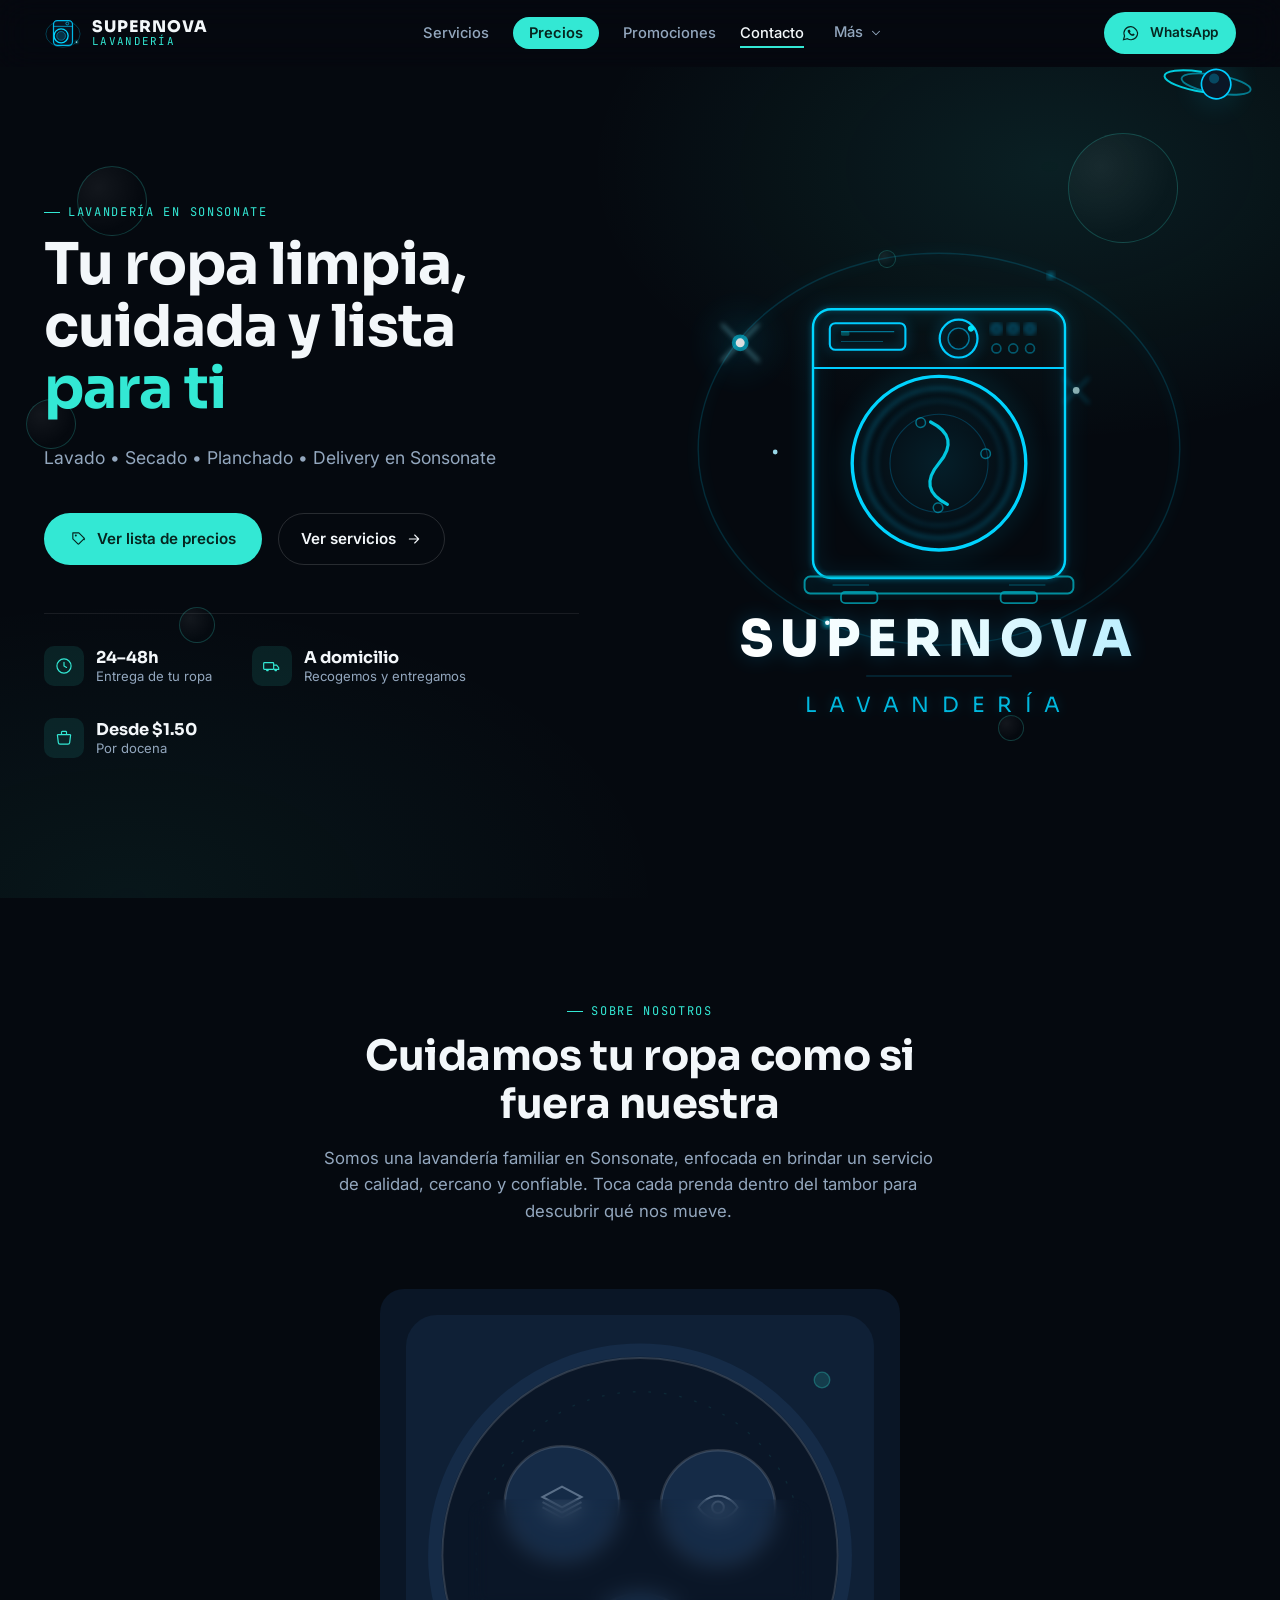
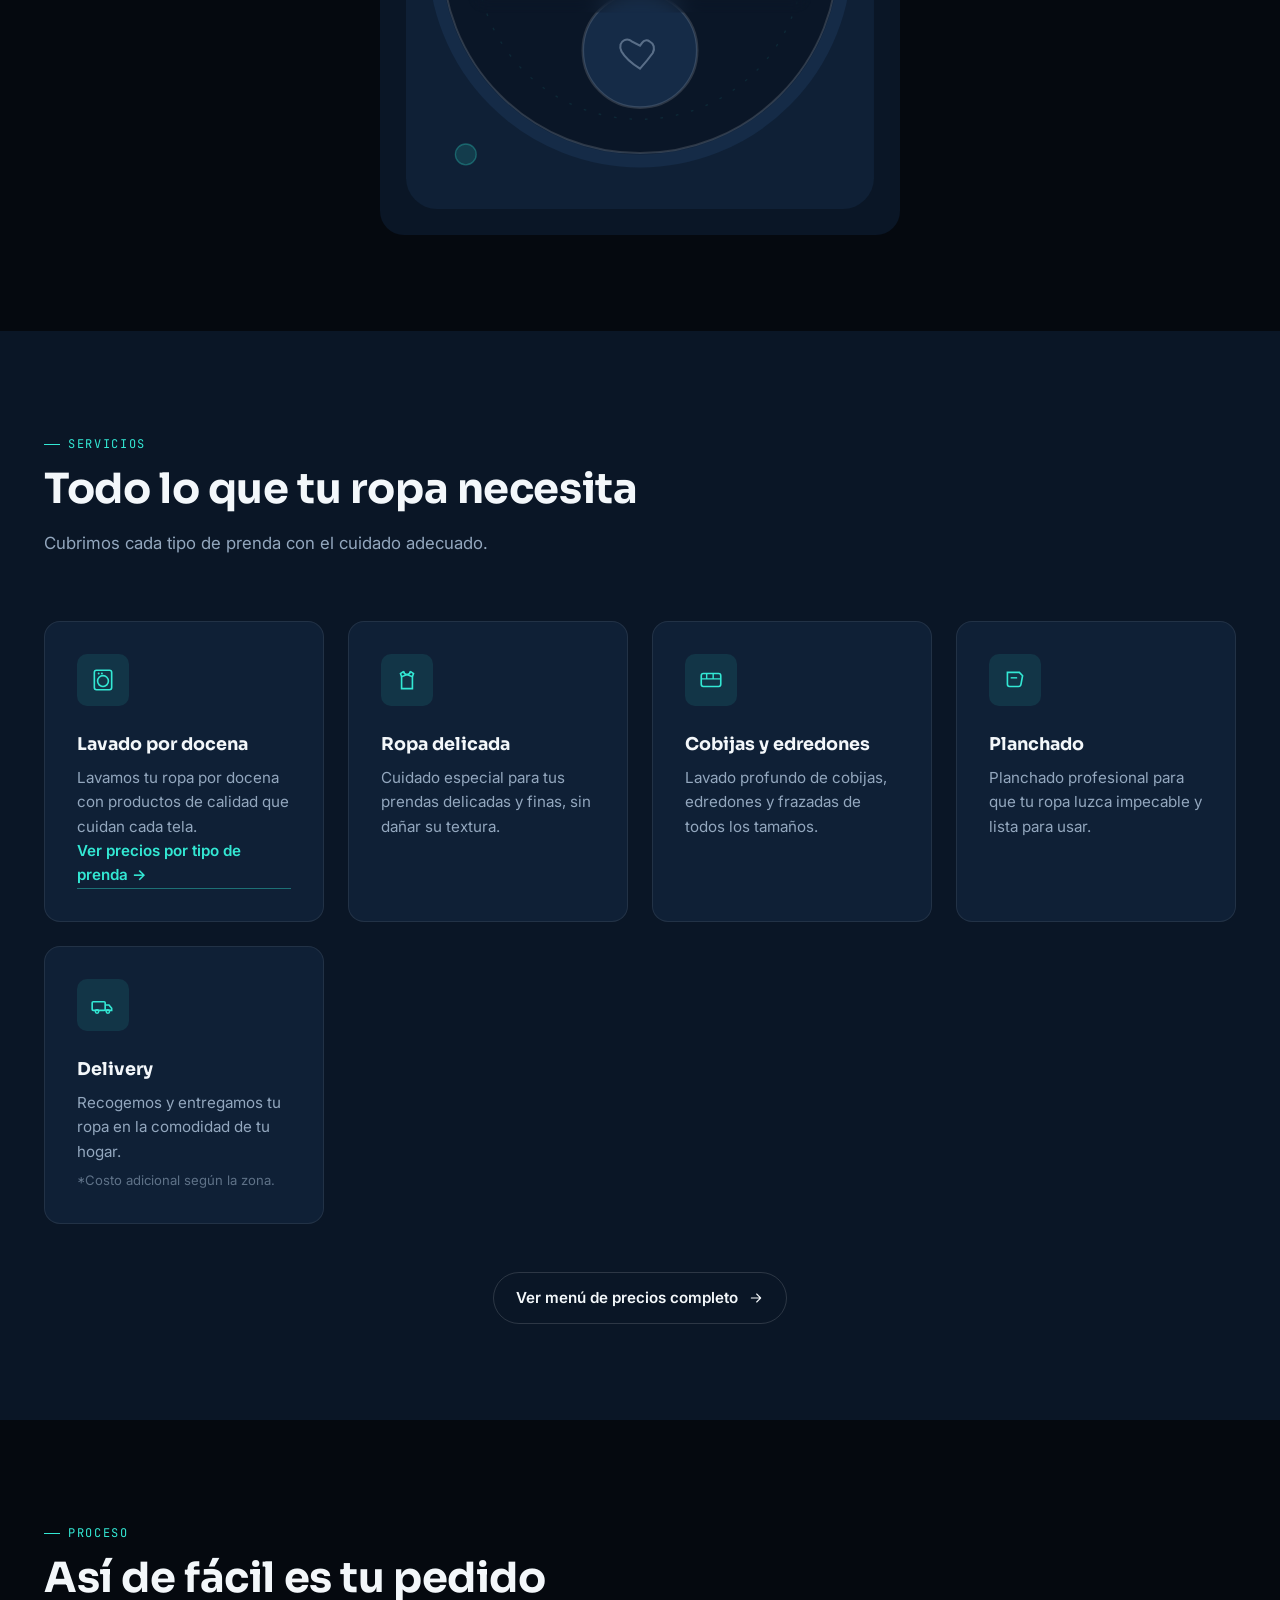
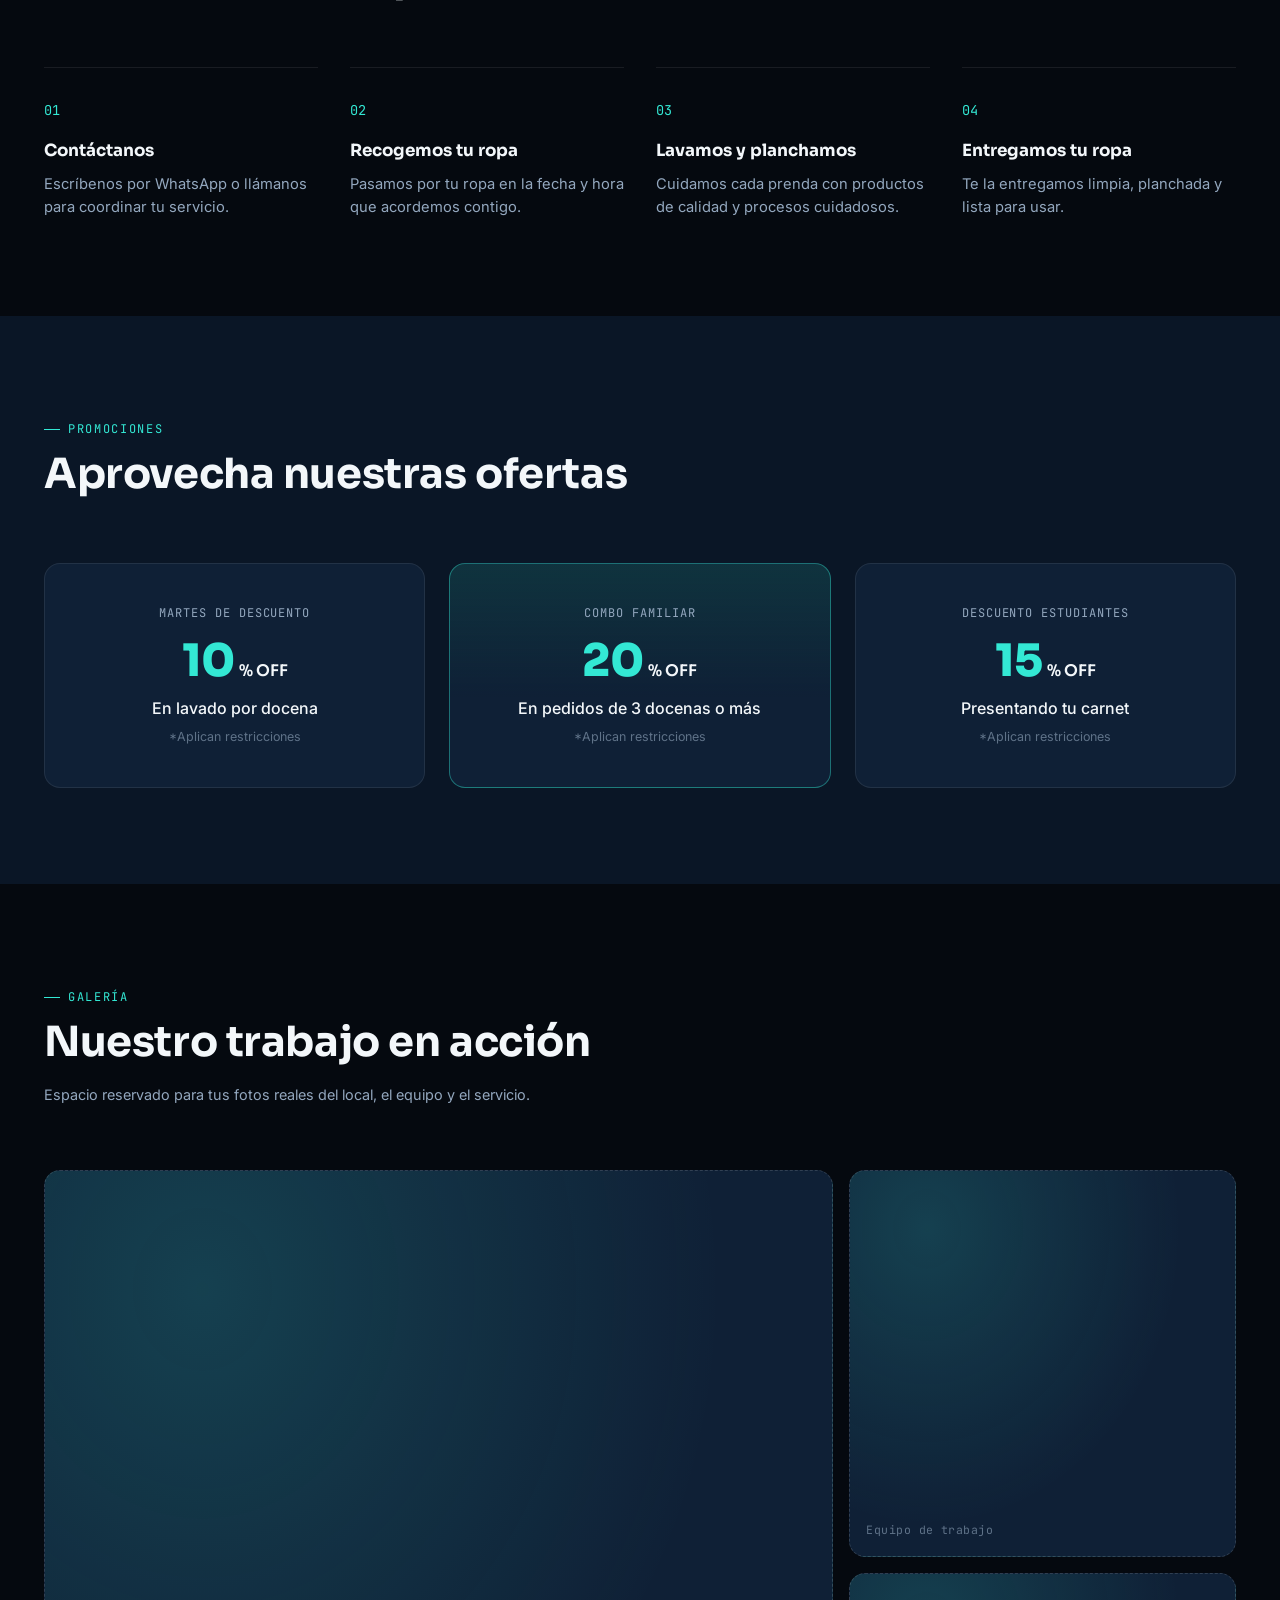
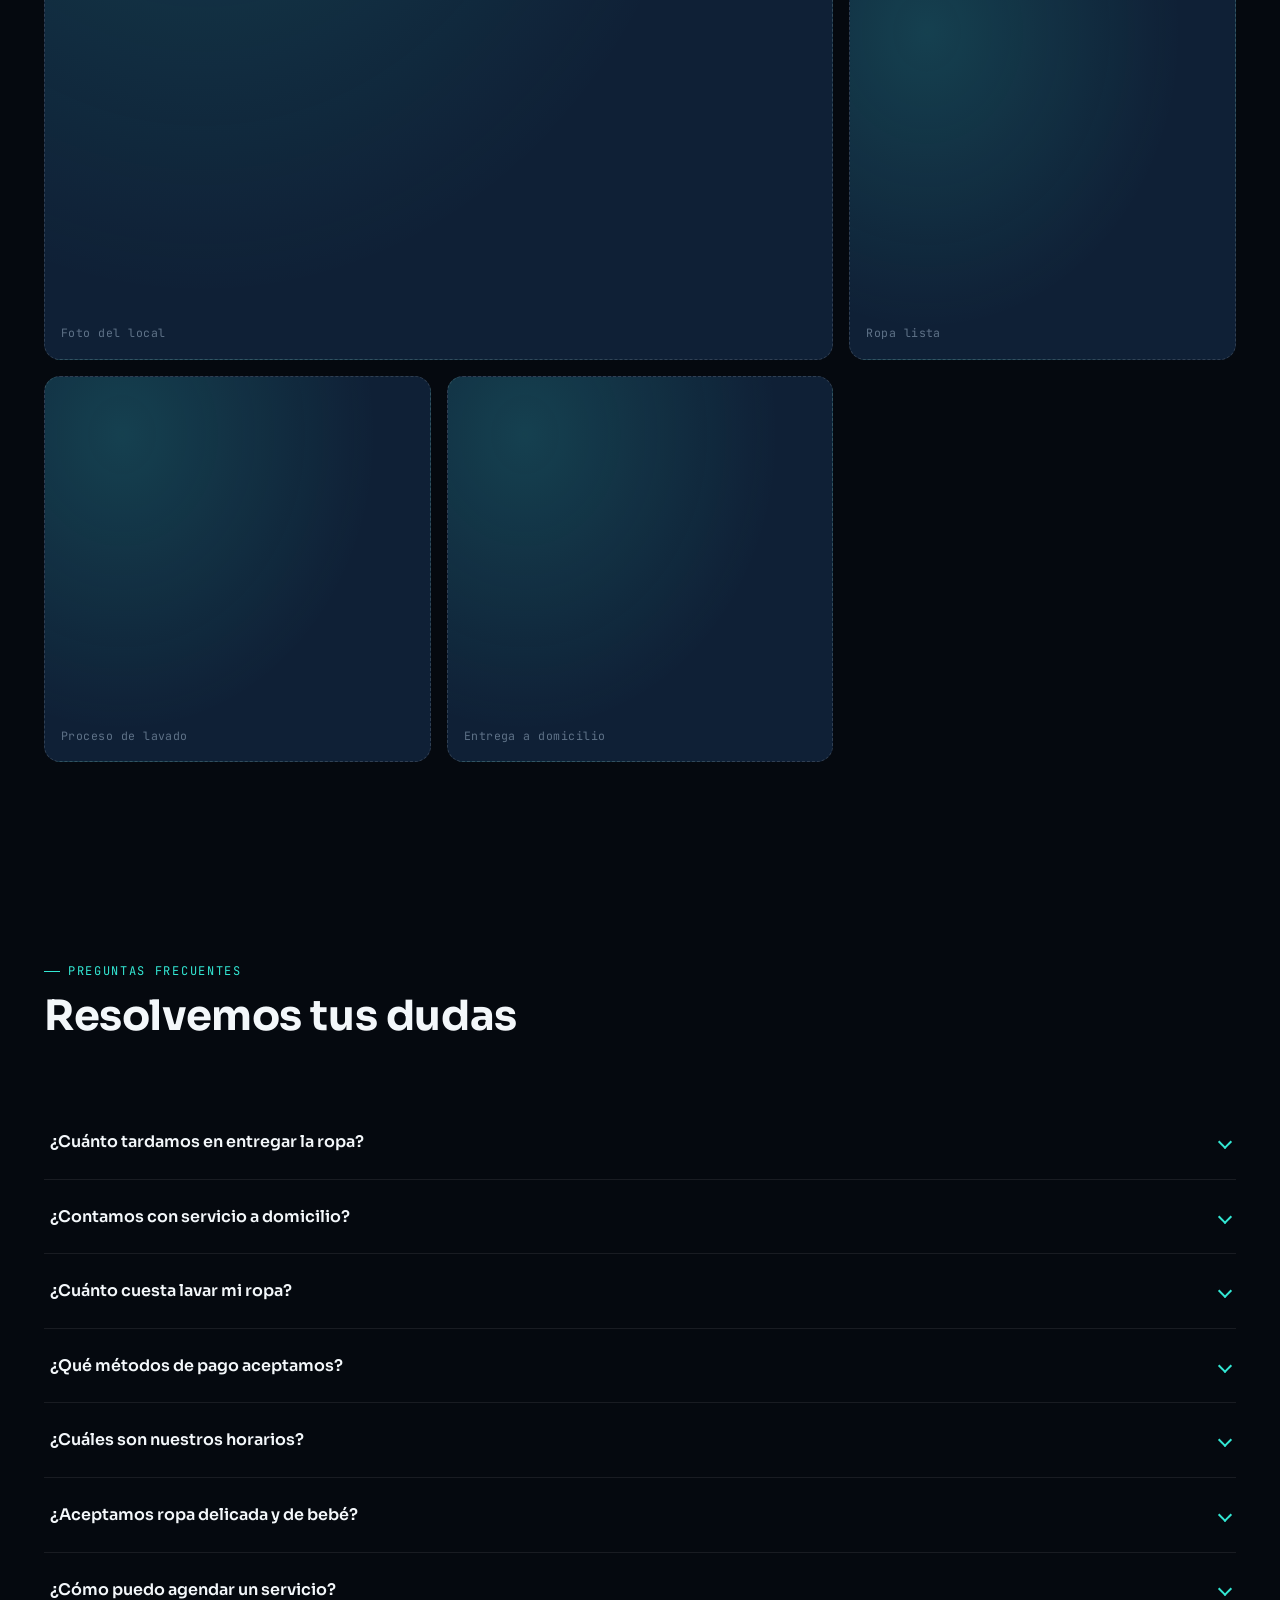
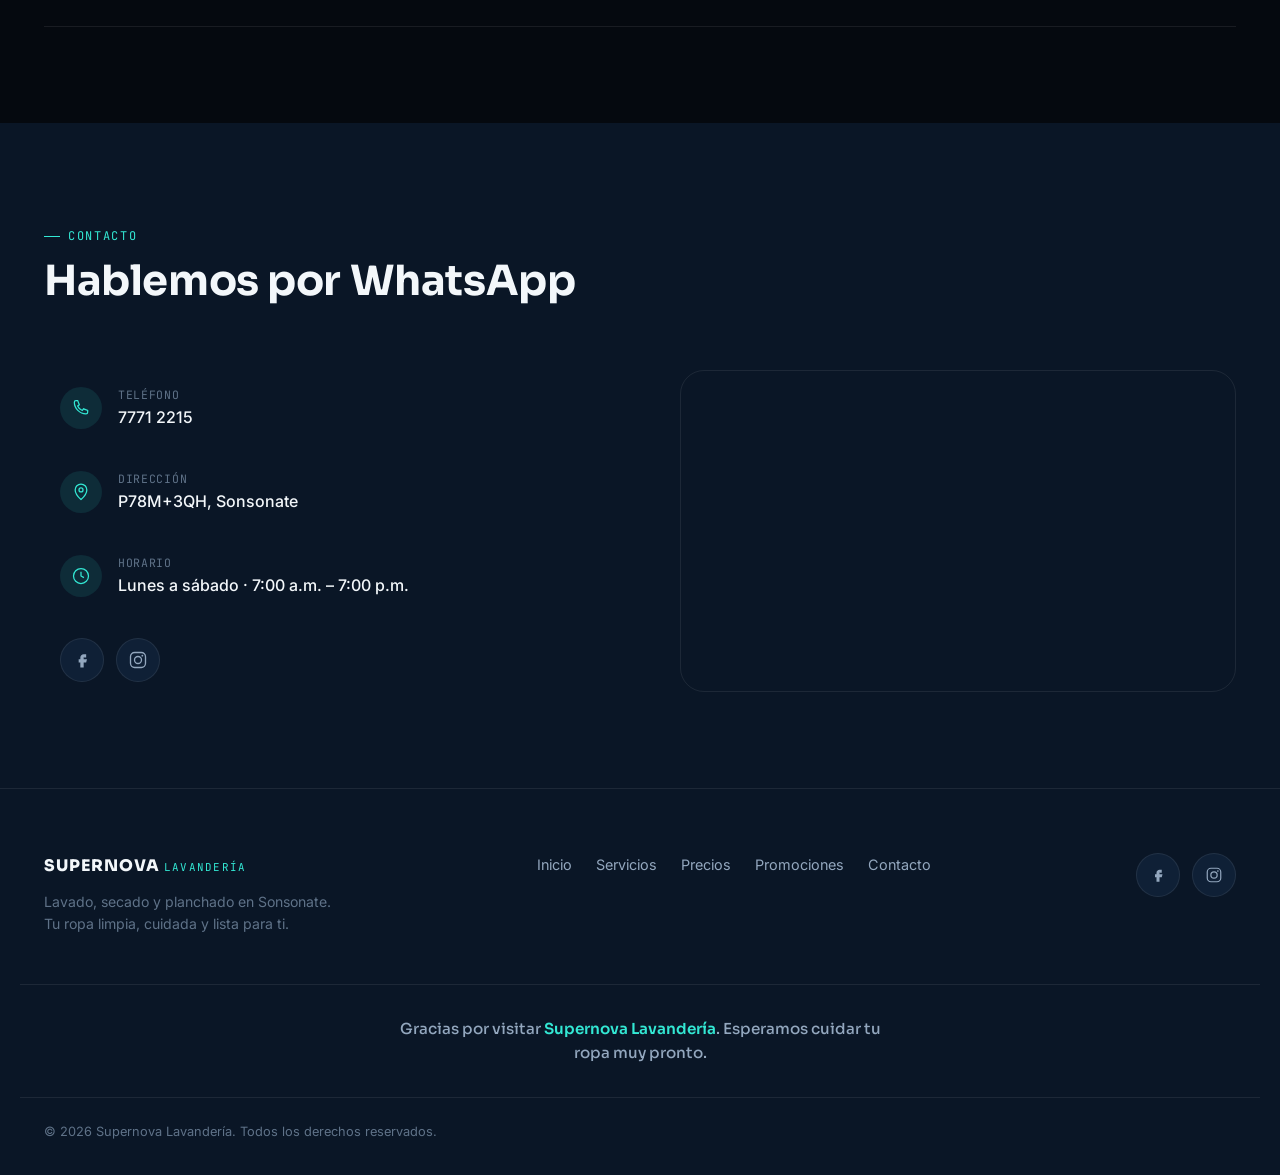
==== index.html @ eaeb1ad3 "Add files via upload" ====
<!DOCTYPE html>
<html lang="es">
<head>
<meta charset="UTF-8">
<meta name="viewport" content="width=device-width, initial-scale=1.0">
<title>Supernova Lavandería — Lavado, secado y planchado en Sonsonate</title>
<meta name="description" content="Supernova Lavandería: lavado, secado y planchado profesional en Sonsonate. Servicio a domicilio, entregas rápidas y precios accesibles. Escríbenos por WhatsApp.">

<!-- Open Graph -->
<meta property="og:title" content="Supernova Lavandería">
<meta property="og:description" content="Tu ropa limpia, cuidada y lista para ti. Lavado, secado, planchado y delivery en Sonsonate.">
<meta property="og:type" content="website">

<link rel="icon" href="data:image/svg+xml,%3Csvg xmlns='http://www.w3.org/2000/svg' viewBox='0 0 24 24'%3E%3Ccircle cx='12' cy='12' r='11' fill='%230A1626'/%3E%3Ccircle cx='12' cy='12' r='5' fill='none' stroke='%2332E8D6' stroke-width='1.6'/%3E%3C/svg%3E">

<link rel="preconnect" href="https://fonts.googleapis.com">
<link rel="preconnect" href="https://fonts.gstatic.com" crossorigin>
<link href="https://fonts.googleapis.com/css2?family=Sora:wght@400;600;700;800&family=Inter:wght@400;500;600;700&family=JetBrains+Mono:wght@500;600&display=swap" rel="stylesheet">

<link rel="stylesheet" href="estilos.css?v=15">
</head>
<body>

<!-- Sprite de iconos reutilizados en toda la página (evita repetir el mismo SVG varias veces) -->
<svg width="0" height="0" style="position:absolute" aria-hidden="true" focusable="false">
  <symbol id="icono-whatsapp" viewBox="0 0 24 24">
    <path d="M17.6 6.3A8.7 8.7 0 0 0 12.03 3.5 8.85 8.85 0 0 0 3.4 15.9L2 21l5.25-1.38a8.83 8.83 0 0 0 4.78 1.38h.01a8.85 8.85 0 0 0 8.8-8.87 8.79 8.79 0 0 0-3.24-5.83Z" fill="none" stroke="currentColor" stroke-width="1.6"/>
    <path d="M9.1 8.15c.18-.4.36-.4.53-.41.14 0 .3 0 .43.01.14 0 .32-.05.5.38.19.46.63 1.57.68 1.68.06.11.09.24.02.39-.07.14-.1.23-.2.35-.1.12-.21.27-.3.36-.1.1-.2.2-.09.4.11.2.5.86 1.09 1.4.75.68 1.38.9 1.58.99.2.1.32.08.44-.05.13-.13.5-.6.64-.8.14-.2.27-.17.46-.1.19.07 1.21.58 1.42.68.2.1.34.15.39.24.05.1.05.55-.13 1.08-.18.53-1.06.99-1.47 1.05-.4.06-.9.09-1.45-.09-.33-.11-.75-.25-1.29-.5-2.27-1-3.75-3.31-3.87-3.47-.11-.15-.93-1.23-.93-2.35 0-1.11.58-1.65.79-1.88Z" fill="currentColor"/>
  </symbol>
</svg>

<a class="skip-link" href="#contenido">Saltar al contenido</a>

<!-- ============ HEADER ============ -->
<header class="header" id="header">
  <div class="contenedor header__barra">
    <a href="#inicio" class="marca" aria-label="Supernova Lavandería, ir al inicio">
      <span class="marca__icono" aria-hidden="true">
        <svg viewBox="0 0 40 40" width="38" height="38" overflow="visible">
          <defs>
            <filter id="mk-blur" x="-60%" y="-60%" width="220%" height="220%">
              <feGaussianBlur stdDeviation="1.1"/>
            </filter>
          </defs>

          <!-- Anillo orbital — consistente con el aro del hero -->
          <ellipse cx="20" cy="21" rx="18" ry="14" fill="none"
                   stroke="#00CCFF" stroke-width="0.9" opacity="0.32"/>

          <!-- Satélite orbitando lentamente -->
          <circle r="1.3" fill="#00E4FF" opacity="0.85" filter="url(#mk-blur)">
            <animateMotion dur="7s" repeatCount="indefinite"
                           path="M 2,21 A 18,14 0 1,0 38,21 A 18,14 0 1,0 2,21"/>
          </circle>
          <circle r="0.7" fill="#FFFFFF">
            <animateMotion dur="7s" repeatCount="indefinite"
                           path="M 2,21 A 18,14 0 1,0 38,21 A 18,14 0 1,0 2,21"/>
          </circle>

          <!-- Cuerpo de la lavadora -->
          <rect x="10" y="7" width="20" height="26" rx="4" fill="#0A1626" stroke="#00CCFF" stroke-width="1.3" opacity="0.9"/>
          <!-- Línea del panel -->
          <line x1="10" y1="13" x2="30" y2="13" stroke="#00CCFF" stroke-width="1" opacity="0.7"/>
          <!-- Mando -->
          <circle cx="24.5" cy="10" r="1.5" fill="none" stroke="#00CCFF" stroke-width="1" opacity="0.7"/>

          <!-- Tambor -->
          <circle cx="18" cy="23" r="7.4" fill="none" stroke="#00D6FF" stroke-width="1.4"/>
          <circle cx="18" cy="23" r="4.6" fill="none" stroke="#00CCFF" stroke-width="0.9" opacity="0.55"/>
          <circle cx="18" cy="23" r="4.2" fill="#00CCFF" opacity="0.16"/>
        </svg>
      </span>
      <span class="marca__texto">
        <span class="marca__nombre">SUPERNOVA</span>
        <span class="marca__sub">Lavandería</span>
      </span>
    </a>

    <nav class="nav" id="nav" aria-label="Navegación principal">
      <ul class="nav__lista">
        <li><a href="#servicios">Servicios</a></li>
        <li><a href="menu.html" class="nav__precios">Precios</a></li>
        <li><a href="#promociones">Promociones</a></li>
        <li><a href="#contacto">Contacto</a></li>
        <li class="nav__item-submenu">
          <button class="nav__mas" id="btnMas" type="button" aria-expanded="false" aria-haspopup="true" aria-controls="submenu-mas">
            <span>Más</span>
            <svg class="nav__mas-icono" viewBox="0 0 24 24" width="14" height="14" aria-hidden="true"><path d="M6 9l6 6 6-6" fill="none" stroke="currentColor" stroke-width="1.8" stroke-linecap="round" stroke-linejoin="round"/></svg>
          </button>
          <ul class="nav__submenu" id="submenu-mas" role="menu">
            <li role="none"><a role="menuitem" href="#nosotros">Nosotros</a></li>
            <li role="none"><a role="menuitem" href="#proceso">Cómo funciona</a></li>
            <li role="none"><a role="menuitem" href="#galeria">Galería</a></li>
            <li role="none"><a role="menuitem" href="#faq">Preguntas</a></li>
          </ul>
        </li>
      </ul>
    </nav>

    <div class="header__acciones">
      <a class="btn btn--whatsapp btn--sm" id="wpp-header"
         href="https://wa.me/50377712215?text=Hola%2C%20quisiera%20informaci%C3%B3n%20sobre%20sus%20servicios%20de%20lavander%C3%ADa"
         target="_blank" rel="noopener">
        <svg width="18" height="18" aria-hidden="true"><use href="#icono-whatsapp"></use></svg>
        <span>WhatsApp</span>
      </a>

      <button class="hamburguesa" id="btnMenu" aria-expanded="false" aria-controls="nav" aria-label="Abrir menú de navegación">
        <span></span><span></span><span></span>
      </button>
    </div>
  </div>
</header>

<main id="contenido">

  <!-- ============ HERO ============ -->
  <section class="hero" id="inicio">
    <div class="hero__burbujas" aria-hidden="true">
      <span class="burbuja b1"></span><span class="burbuja b2"></span>
      <span class="burbuja b3"></span><span class="burbuja b4"></span>
      <span class="burbuja b5"></span><span class="burbuja b6"></span>
    </div>

    <div class="contenedor hero__grid">
      <div class="hero__contenido reveal">
        <p class="eyebrow">Lavandería en Sonsonate</p>
        <h1 class="hero__titulo">
          Tu ropa limpia,<br>
          cuidada y lista <span class="acento">para ti</span>
        </h1>
        <p class="hero__texto">
        Lavado • Secado • Planchado • Delivery en Sonsonate 
        </p>

        <div class="hero__acciones">
          <a class="btn btn--acento" href="menu.html">
            <svg viewBox="0 0 24 24" width="17" height="17" aria-hidden="true"><path d="M20 12.2 12.9 19.3a1.5 1.5 0 0 1-2.1 0L4 12.5V4h8.5l7.5 7.6a1.5 1.5 0 0 1 0 2.1Z" fill="none" stroke="currentColor" stroke-width="1.6" stroke-linejoin="round"/><circle cx="8.2" cy="7.8" r="1.4" fill="currentColor"/></svg>
            <span>Ver lista de precios</span>
          </a>
          <a class="btn btn--fantasma" href="#servicios">
            <span>Ver servicios</span>
            <svg viewBox="0 0 24 24" width="16" height="16" aria-hidden="true"><path d="M5 12h14M13 6l6 6-6 6" fill="none" stroke="currentColor" stroke-width="1.6" stroke-linecap="round" stroke-linejoin="round"/></svg>
          </a>
        </div>

        <ul class="hero__stats">
          <li class="hero__stat">
            <span class="hero__stat-icono" aria-hidden="true"><svg viewBox="0 0 24 24" width="20" height="20"><circle cx="12" cy="12" r="8.5" fill="none" stroke="currentColor" stroke-width="1.4"/><path d="M12 7.5V12l3 1.8" fill="none" stroke="currentColor" stroke-width="1.4" stroke-linecap="round"/></svg></span>
            <span class="hero__stat-texto"><strong>24–48h</strong><span>Entrega de tu ropa</span></span>
          </li>
          <li class="hero__stat">
            <span class="hero__stat-icono" aria-hidden="true"><svg viewBox="0 0 24 24" width="20" height="20"><rect x="2" y="8" width="12" height="8" rx="1" fill="none" stroke="currentColor" stroke-width="1.4"/><path d="M14 11h3.5L20 14v2h-6" fill="none" stroke="currentColor" stroke-width="1.4"/><circle cx="6.5" cy="17" r="1.4" fill="currentColor"/><circle cx="16.5" cy="17" r="1.4" fill="currentColor"/></svg></span>
            <span class="hero__stat-texto"><strong>A domicilio</strong><span>Recogemos y entregamos</span></span>
          </li>
          <li class="hero__stat">
            <span class="hero__stat-icono" aria-hidden="true"><svg viewBox="0 0 24 24" width="20" height="20"><path d="M4 8h16M4 8l1.2 9.5A2 2 0 0 0 7.2 19.3h9.6a2 2 0 0 0 2-1.8L20 8M9 8V5a1 1 0 0 1 1-1h4a1 1 0 0 1 1 1v3" fill="none" stroke="currentColor" stroke-width="1.4"/></svg></span>
            <span class="hero__stat-texto"><strong>Desde $1.50</strong><span>Por docena</span></span>
          </li>
        </ul>
      </div>

      <div class="hero__visual reveal" aria-hidden="true">
        <div class="orbita-grande">
          <svg viewBox="0 0 400 375" width="400" height="375" overflow="visible" xmlns="http://www.w3.org/2000/svg">
            <defs>

              <!-- FILTROS: feGaussianBlur SIMPLE — sin feMerge, sin artefactos de color -->
              <filter id="sv-bxl" x="-80%" y="-80%" width="260%" height="260%">
                <feGaussianBlur stdDeviation="12"/>
              </filter>

              <!-- Glow LG: arco, contorno cuerpo, anillo exterior tambor -->
              <filter id="sv-blg" x="-55%" y="-55%" width="210%" height="210%">
                <feGaussianBlur stdDeviation="7"/>
              </filter>
              <filter id="sv-bmd" x="-36%" y="-36%" width="172%" height="172%">
                <feGaussianBlur stdDeviation="4"/>
              </filter>
              <filter id="sv-bsm" x="-22%" y="-22%" width="144%" height="144%">
                <feGaussianBlur stdDeviation="2"/>
              </filter>

              <!-- Relleno ambiental del tambor -->
              <radialGradient id="sv-gdrum" cx="50%" cy="50%" r="50%">
                <stop offset="0%"   stop-color="#00CCFF" stop-opacity="0.20"/>
                <stop offset="100%" stop-color="#00CCFF" stop-opacity="0"/>
              </radialGradient>

              <!-- Gradiente texto SUPERNOVA -->
              <linearGradient id="sv-gtxt" x1="0" y1="0" x2="1" y2="0">
                <stop offset="0%"   stop-color="#FFFFFF"/>
                <stop offset="55%"  stop-color="#E8FBFF"/>
                <stop offset="100%" stop-color="#BBEFFF"/>
              </linearGradient>

            </defs>

            <!-- FONDO: transparente — se integra con el fondo oscuro del hero -->

            <!-- ==========================================
                 LAVADORA — capas de glow
                 ========================================== -->

            <!-- Halo difuso exterior de la caja entera -->
            <rect x="110" y="68" width="180" height="192" rx="13"
                  fill="none" stroke="#0099CC" stroke-width="10" opacity="0.1"
                  filter="url(#sv-blg)"/>

            <!-- Contorno exterior del cuerpo (glow suave) -->
            <rect x="110" y="68" width="180" height="192" rx="13"
                  fill="none" stroke="#00CCFF" stroke-width="3.8" opacity="0.22"
                  filter="url(#sv-bsm)"/>

            <!-- Contorno exterior del cuerpo (línea nítida) -->
            <rect x="110" y="68" width="180" height="192" rx="13"
                  fill="none" stroke="#00D6FF" stroke-width="1.7"/>

            <!-- ---- PANEL DE CONTROL (zona superior) ---- -->

            <!-- Línea separadora panel/tambor — glow -->
            <line x1="110" y1="110" x2="290" y2="110"
                  stroke="#00BBFF" stroke-width="3.5" opacity="0.20"
                  filter="url(#sv-bmd)"/>
            <!-- Línea separadora panel/tambor — nítida -->
            <line x1="110" y1="110" x2="290" y2="110"
                  stroke="#00CCFF" stroke-width="1.4"/>

            <!-- IZQUIERDA: Rectángulo display/ranura horizontal -->
            <!-- Glow del display -->
            <rect x="122" y="78" width="54" height="19" rx="4"
                  fill="none" stroke="#00BBFF" stroke-width="5" opacity="0.17"
                  filter="url(#sv-bmd)"/>
            <!-- Display nítido -->
            <rect x="122" y="78" width="54" height="19" rx="4"
                  fill="none" stroke="#00CCFF" stroke-width="1.5"/>
            <!-- Líneas internas del display (simula LCD) -->
            <line x1="130" y1="84"  x2="168" y2="84"  stroke="#00CCFF" stroke-width="0.75" opacity="0.52"/>
            <line x1="130" y1="91"  x2="160" y2="91"  stroke="#00CCFF" stroke-width="0.75" opacity="0.32"/>
            <!-- Indicador parpadeante en el display -->
            <rect x="130" y="84" width="6" height="3" rx="1" fill="#00EEFF" opacity="0.7">
              <animate attributeName="opacity" values="0.7;0.2;0.7" dur="1.8s" repeatCount="indefinite"/>
            </rect>

            <!-- CENTRO: Mando / dial circular -->
            <!-- Halo glow del mando -->
            <circle cx="214" cy="89" r="14"
                    fill="none" stroke="#00BBFF" stroke-width="6" opacity="0.15"
                    filter="url(#sv-bmd)"/>
            <!-- Anillo exterior del mando -->
            <circle cx="214" cy="89" r="13.5"
                    fill="none" stroke="#00CCFF" stroke-width="1.6"/>
            <!-- Anillo interior del mando -->
            <circle cx="214" cy="89" r="7.5"
                    fill="none" stroke="#00AADD" stroke-width="1" opacity="0.68"/>
            <!-- Punto indicador que gira lentamente -->
            <g>
              <animateTransform attributeName="transform" type="rotate"
                                values="0 214 89; 360 214 89"
                                dur="20s" repeatCount="indefinite"/>
              <circle cx="214" cy="77.5" r="2.2" fill="#00EEFF" opacity="0.95"/>
            </g>

            <!-- DERECHA: Cluster de botones (3 columnas × 2 filas) -->
            <!-- Fila 1 -->
            <circle cx="241" cy="82" r="3.2" fill="none" stroke="#00BBFF" stroke-width="1.2" opacity="0.82"
                    filter="url(#sv-bsm)"/>
            <circle cx="253" cy="82" r="3.2" fill="none" stroke="#00BBFF" stroke-width="1.2" opacity="0.82"
                    filter="url(#sv-bsm)"/>
            <circle cx="265" cy="82" r="3.2" fill="none" stroke="#00BBFF" stroke-width="1.2" opacity="0.82"
                    filter="url(#sv-bsm)"/>
            <!-- Fila 2 -->
            <circle cx="241" cy="96" r="3.2" fill="none" stroke="#0099BB" stroke-width="1.2" opacity="0.52"/>
            <circle cx="253" cy="96" r="3.2" fill="none" stroke="#0099BB" stroke-width="1.2" opacity="0.52"/>
            <circle cx="265" cy="96" r="3.2" fill="none" stroke="#0099BB" stroke-width="1.2" opacity="0.52"/>

            <!-- ---- TAMBOR / PORTILLO ---- -->

            <!-- Relleno ambient interior del tambor (respira suavemente) -->
            <circle cx="200" cy="178" r="62" fill="url(#sv-gdrum)">
              <animate attributeName="opacity" values="1;0.55;1" dur="5.5s" repeatCount="indefinite"/>
            </circle>

            <!-- Anillo 1 exterior — halo glow fuerte -->
            <circle cx="200" cy="178" r="63"
                    fill="none" stroke="#0099BB" stroke-width="10" opacity="0.14"
                    filter="url(#sv-blg)"/>
            <!-- Anillo 1 exterior — nítido -->
            <circle cx="200" cy="178" r="62"
                    fill="none" stroke="#00D4FF" stroke-width="2.4">
              <animate attributeName="opacity" values="0.88;1;0.88" dur="5.5s" repeatCount="indefinite"/>
            </circle>

            <!-- Anillo 2 -->
            <circle cx="200" cy="178" r="53.5"
                    fill="none" stroke="#00AADD" stroke-width="1.3" opacity="0.58"
                    filter="url(#sv-bsm)"/>

            <!-- Anillo 3 -->
            <circle cx="200" cy="178" r="44.5"
                    fill="none" stroke="#0099CC" stroke-width="1" opacity="0.44"
                    filter="url(#sv-bsm)"/>

            <!-- Anillo 4 interior -->
            <circle cx="200" cy="178" r="35"
                    fill="none" stroke="#0088BB" stroke-width="0.8" opacity="0.33"/>

            <!-- Interior giratorio del tambor -->
            <g>
              <animateTransform attributeName="transform" type="rotate"
                                values="0 200 178; 360 200 178"
                                dur="13s" repeatCount="indefinite"/>

              <!-- Onda / ropa en movimiento -->
              <path d="M 170 178 Q 185 159, 200 178 Q 215 197, 230 178"
                    fill="none" stroke="#00E4FF" stroke-width="2.3"
                    stroke-linecap="round" opacity="0.85"/>

              <!-- Paletas del tambor (3 a 120°) -->
              <circle cx="200" cy="144" r="3.4"
                      fill="none" stroke="#00BBDD" stroke-width="1.1" opacity="0.55"/>
              <circle cx="231" cy="185" r="3.4"
                      fill="none" stroke="#00BBDD" stroke-width="1.1" opacity="0.55"/>
              <circle cx="169" cy="185" r="3.4"
                      fill="none" stroke="#00BBDD" stroke-width="1.1" opacity="0.55"/>
            </g>

            <!-- ---- SECCIÓN INFERIOR DE LA MÁQUINA ---- -->

            <!-- Base/plataforma inferior — halo glow -->
            <rect x="104" y="259" width="192" height="12" rx="4"
                  fill="none" stroke="#0099BB" stroke-width="5" opacity="0.13"
                  filter="url(#sv-bmd)"/>
            <!-- Base/plataforma inferior — nítida -->
            <rect x="104" y="259" width="192" height="12" rx="4"
                  fill="none" stroke="#00AABB" stroke-width="1.4" opacity="0.82"/>

            <!-- Detalle líneas en la base -->
            <line x1="124" y1="265" x2="150" y2="265"
                  stroke="#00AACC" stroke-width="0.75" opacity="0.45"/>
            <line x1="250" y1="265" x2="276" y2="265"
                  stroke="#00AACC" stroke-width="0.75" opacity="0.45"/>

            <!-- Pata izquierda -->
            <rect x="130" y="270" width="26" height="8" rx="3"
                  fill="none" stroke="#00AABB" stroke-width="1.3" opacity="0.78"/>
            <!-- Pata derecha -->
            <rect x="244" y="270" width="26" height="8" rx="3"
                  fill="none" stroke="#00AABB" stroke-width="1.3" opacity="0.78"/>

            <!-- ========================================== -->
            <!--   ELEMENTOS ESPACIALES: anillo orbital +   -->
            <!--   satélites + planeta con anillo           -->
            <!--   (reemplaza el swoosh — temática Supernova) -->
            <!-- ========================================== -->

            <!-- Anillo orbital tenue que rodea toda la lavadora -->
            <ellipse cx="200" cy="168" rx="172" ry="140" fill="none"
                     stroke="#00AACC" stroke-width="5" opacity="0.05" filter="url(#sv-bmd)"/>
            <ellipse cx="200" cy="168" rx="172" ry="140" fill="none"
                     stroke="#00CCFF" stroke-width="1" opacity="0.16"/>

            <!-- Satélite 1: recorre la órbita completa cada 17s -->
            <g>
              <circle cx="0" cy="0" r="3.4" fill="#00E4FF" opacity="0.6" filter="url(#sv-bsm)"/>
              <circle cx="0" cy="0" r="1.6" fill="#FFFFFF"/>
              <animateMotion dur="17s" repeatCount="indefinite"
                             path="M 28,168 A 172,140 0 1,0 372,168 A 172,140 0 1,0 28,168"/>
            </g>

            <!-- Satélite 2: mismo carril orbital, lado opuesto -->
            <g>
              <circle cx="0" cy="0" r="2.3" fill="#00CCFF" opacity="0.5" filter="url(#sv-bsm)"/>
              <animateMotion dur="17s" begin="-8.5s" repeatCount="indefinite"
                             path="M 28,168 A 172,140 0 1,0 372,168 A 172,140 0 1,0 28,168"/>
            </g>

            <!-- Planeta distante con anillo — esquina superior derecha -->
            <g transform="translate(343 50)">
              <!-- Halo del planeta -->
              <circle cx="0" cy="0" r="19" fill="#00AACC" opacity="0.09" filter="url(#sv-blg)"/>
              <!-- Anillo — mitad trasera (queda detrás del cuerpo del planeta) -->
              <ellipse cx="0" cy="0" rx="25" ry="6.5" fill="none" stroke="#00DDFF"
                       stroke-width="1.3" opacity="0.5" transform="rotate(-16)"/>
              <!-- Cuerpo del planeta (tapa la parte trasera del anillo) -->
              <circle cx="0" cy="0" r="10.5" fill="#0A1626" stroke="#00CCFF" stroke-width="1.2"/>
              <circle cx="-3" cy="-3" r="3.6" fill="#00CCFF" opacity="0.28"/>
              <!-- Anillo — arco frontal (pasa por delante del planeta) -->
              <path d="M -13.5 -3.3 A 25,6.5 -16 0,0 -6 9.2"
                    fill="none" stroke="#00EEFF" stroke-width="1.4" opacity="0.85"
                    stroke-linecap="round"/>
              <!-- Brillo suave girando alrededor del planeta -->
              <animateTransform attributeName="transform" type="rotate"
                                 values="0 343 50; 360 343 50" dur="40s"
                                 repeatCount="indefinite" additive="sum"/>
            </g>

            <!-- ★ SPARKLE grande decorativo — esquina superior izquierda -->
            <g transform="translate(58 92)">

              <!-- Halo ambiente pulsante -->
              <circle cx="0" cy="0" r="24" fill="#00CCFF" opacity="0.07"
                      filter="url(#sv-bxl)">
                <animate attributeName="r"       values="20;30;20"       dur="2.6s" repeatCount="indefinite"/>
                <animate attributeName="opacity" values="0.08;0.18;0.08" dur="2.6s" repeatCount="indefinite"/>
              </circle>

              <!-- Rayo vertical largo -->
              <line x1="0" y1="-26" x2="0" y2="26"
                    stroke="#FFFFFF" stroke-width="2.6" stroke-linecap="round"
                    filter="url(#sv-bxl)"/>
              <!-- Rayo horizontal largo -->
              <line x1="-26" y1="0" x2="26" y2="0"
                    stroke="#FFFFFF" stroke-width="2.6" stroke-linecap="round"
                    filter="url(#sv-bxl)"/>

              <!-- Rayos diagonales cortos (45°) -->
              <line x1="-13" y1="-13" x2="13" y2="13"
                    stroke="#88EEFF" stroke-width="1.3" stroke-linecap="round"
                    opacity="0.72" filter="url(#sv-bsm)"/>
              <line x1="13" y1="-13" x2="-13" y2="13"
                    stroke="#88EEFF" stroke-width="1.3" stroke-linecap="round"
                    opacity="0.72" filter="url(#sv-bsm)"/>

              <!-- Núcleo brillante -->
              <circle cx="0" cy="0" r="6" fill="#00DDFF" opacity="0.6"/>
              <circle cx="0" cy="0" r="3.2" fill="#FFFFFF"/>

              <!-- Animación twinkle -->
              <animate attributeName="opacity"
                       values="0.86;1;0.80;1;0.86" dur="2.8s" repeatCount="indefinite"/>
            </g>

            <!-- ★ ESTRELLA MEDIA — superior derecha -->
            <g transform="translate(298 126)">
              <line x1="0" y1="-17" x2="0" y2="17"
                    stroke="#00EEFF" stroke-width="2.1" stroke-linecap="round"
                    filter="url(#sv-blg)"/>
              <line x1="-17" y1="0" x2="17" y2="0"
                    stroke="#00EEFF" stroke-width="2.1" stroke-linecap="round"
                    filter="url(#sv-blg)"/>
              <line x1="-9" y1="-9" x2="9" y2="9"
                    stroke="#00CCFF" stroke-width="1" stroke-linecap="round"
                    opacity="0.58" filter="url(#sv-bsm)"/>
              <line x1="9" y1="-9" x2="-9" y2="9"
                    stroke="#00CCFF" stroke-width="1" stroke-linecap="round"
                    opacity="0.58" filter="url(#sv-bsm)"/>
              <circle cx="0" cy="0" r="2.4" fill="#CCFEFF" opacity="0.92"/>
              <animate attributeName="opacity"
                       values="1;0.38;0.88;0.48;1" dur="4.7s" repeatCount="indefinite"/>
            </g>

            <!-- ★ ESTRELLA PEQUEÑA — izquierda central -->
            <g transform="translate(83 170)">
              <line x1="0" y1="-12" x2="0" y2="12"
                    stroke="#00DDFF" stroke-width="1.6" stroke-linecap="round"
                    filter="url(#sv-bmd)"/>
              <line x1="-12" y1="0" x2="12" y2="0"
                    stroke="#00DDFF" stroke-width="1.6" stroke-linecap="round"
                    filter="url(#sv-bmd)"/>
              <circle cx="0" cy="0" r="1.7" fill="#AAEEFF" opacity="0.9"/>
              <animate attributeName="opacity"
                       values="0.62;1;0.38;0.75;0.62" dur="5.3s" repeatCount="indefinite"/>
            </g>

            <!-- ★ ESTRELLA PEQUEÑA — inferior derecha -->
            <g transform="translate(308 214)">
              <line x1="0" y1="-12" x2="0" y2="12"
                    stroke="#00CCFF" stroke-width="1.6" stroke-linecap="round"
                    filter="url(#sv-bmd)"/>
              <line x1="-12" y1="0" x2="12" y2="0"
                    stroke="#00CCFF" stroke-width="1.6" stroke-linecap="round"
                    filter="url(#sv-bmd)"/>
              <animate attributeName="opacity"
                       values="0.48;0.96;0.52;0.84;0.48" dur="3.8s" repeatCount="indefinite"/>
            </g>

            <!-- ★ ESTRELLA MÍNIMA — esquina inferior izquierda -->
            <g transform="translate(116 260)">
              <line x1="0" y1="-8" x2="0" y2="8"
                    stroke="#0099CC" stroke-width="1.1" stroke-linecap="round"
                    filter="url(#sv-bsm)"/>
              <line x1="-8" y1="0" x2="8" y2="0"
                    stroke="#0099CC" stroke-width="1.1" stroke-linecap="round"
                    filter="url(#sv-bsm)"/>
              <animate attributeName="opacity"
                       values="0.28;0.62;0.32;0.50;0.28" dur="6.6s" repeatCount="indefinite"/>
            </g>


            <!-- ==========================================
                 TEXTO LOGO: SUPERNOVA + LAVANDERÍA
                 (misma tipografía y estilo que el logo original)
                 ========================================== -->

            <!-- SUPERNOVA — capa glow difuso -->
            <text x="200" y="316" text-anchor="middle"
                  font-family="'Sora', sans-serif" font-size="36" font-weight="800"
                  letter-spacing="5" fill="#00BBFF" opacity="0.22"
                  filter="url(#sv-blg)">SUPERNOVA</text>
            <!-- SUPERNOVA — texto nítido con gradiente blanco→cian -->
            <text x="200" y="316" text-anchor="middle"
                  font-family="'Sora', sans-serif" font-size="36" font-weight="800"
                  letter-spacing="5" fill="url(#sv-gtxt)">SUPERNOVA</text>

            <!-- Separador decorativo -->
            <line x1="148" y1="330" x2="252" y2="330"
                  stroke="#00CCFF" stroke-width="0.5" opacity="0.38"/>

            <!-- LAVANDERÍA — capa glow -->
            <text x="200" y="356" text-anchor="middle"
                  font-family="'Sora', sans-serif" font-size="15" font-weight="400"
                  letter-spacing="9" fill="#00CCFF" opacity="0.22"
                  filter="url(#sv-bmd)">LAVANDERÍA</text>
            <!-- LAVANDERÍA — texto nítido cian -->
            <text x="200" y="356" text-anchor="middle"
                  font-family="'Sora', sans-serif" font-size="15" font-weight="400"
                  letter-spacing="9" fill="#00D4FF" opacity="0.86">LAVANDERÍA</text>
          </svg>
        </div>
      </div>
    </div>
  </section>

  <!-- ============ SOBRE NOSOTROS ============ -->
  <section class="seccion" id="nosotros">
    <div class="contenedor">
      <div class="nosotros__intro reveal">
        <p class="eyebrow">Sobre nosotros</p>
        <h2 class="titulo-seccion">Cuidamos tu ropa como si fuera nuestra</h2>
        <p class="texto-seccion">
          Somos una lavandería familiar en Sonsonate, enfocada en brindar un
          servicio de calidad, cercano y confiable. Toca cada prenda dentro
          del tambor para descubrir qué nos mueve.
        </p>
      </div>

      <div class="nosotros__visual reveal" id="tamborVisual">
        <svg viewBox="0 0 400 420" width="100%" height="100%" role="img" aria-label="Tambor interactivo: toca Misión, Visión o Valores para conocer más">
          <rect x="20" y="20" width="360" height="380" rx="24" class="panel__fondo" aria-hidden="true"/>

          <!-- Bisel exterior del tambor (como el ojo de la lavadora) -->
          <circle cx="200" cy="205" r="158" fill="none" class="tambor__bisel-ext" stroke-width="10" aria-hidden="true"/>
          <circle cx="200" cy="205" r="152" fill="var(--bg-1)" class="tambor__cristal" aria-hidden="true"/>
          <circle cx="200" cy="205" r="152" fill="none" class="tambor__bisel-int" stroke-width="1.5" aria-hidden="true"/>
          <!-- Marcas suaves del cristal -->
          <circle cx="200" cy="205" r="126" fill="none" class="tambor__marca" stroke-width="1" stroke-dasharray="2 10" aria-hidden="true"/>

          <!-- Prenda: Misión -->
          <g class="token" data-token="mision" tabindex="0" role="button"
             aria-label="Misión: Ofrecer un servicio de lavandería con calidad y responsabilidad."
             data-titulo="Misión"
             data-texto="Ofrecer un servicio de lavandería con calidad y responsabilidad."
             style="transform-origin:140px 165px">
            <circle cx="140" cy="165" r="44" class="token__circulo" stroke-width="2"/>
            <g class="token__icono" transform="translate(140 165)" stroke="currentColor" stroke-width="1.6" fill="none">
              <path d="M0 -13 -15 -5 0 3 15 -5Z"/>
              <path d="M-15 3 0 11 15 3M-15 -1 0 7 15 -1"/>
            </g>
          </g>

          <!-- Prenda: Visión -->
          <g class="token" data-token="vision" tabindex="0" role="button"
             aria-label="Visión: Ser la lavandería líder de la ciudad, reconocida por su confianza y satisfacción."
             data-titulo="Visión"
             data-texto="Ser la lavandería líder de la ciudad, reconocida por su confianza y satisfacción."
             style="transform-origin:260px 168px">
            <circle cx="260" cy="168" r="44" class="token__circulo" stroke-width="2"/>
            <g class="token__icono" transform="translate(260 168)" stroke="currentColor" stroke-width="1.6" fill="none">
              <circle cx="0" cy="0" r="4.5"/>
              <path d="M-15 0s5.3-9 15-9 15 9 15 9-5.3 9-15 9-15-9-15-9Z"/>
            </g>
          </g>

          <!-- Prenda: Valores -->
          <g class="token" data-token="valores" tabindex="0" role="button"
             aria-label="Valores: Honestidad, puntualidad, respeto y compromiso en cada entrega."
             data-titulo="Valores"
             data-texto="Honestidad, puntualidad, respeto y compromiso en cada entrega."
             style="transform-origin:200px 278px">
            <circle cx="200" cy="278" r="44" class="token__circulo" stroke-width="2"/>
            <g class="token__icono" transform="translate(200 278)" stroke="currentColor" stroke-width="1.6" fill="none">
              <path d="M0 14s-10.5-6.6-14.2-13.2C-16.2 -3.1-15 -6.5-12 -7.9c1.9-.9 4.2-.3 5.6.9L0 -3.6l1.7-2.4c1.4-1.7 3.7-2.3 5.6-.9 3.4 1.7 4.4 5.4 2.5 8.9C6 7.4 0 14 0 14Z"/>
            </g>
          </g>

          <!-- Burbujas decorativas mínimas -->
          <circle cx="66" cy="358" r="8" class="panel__burbuja" aria-hidden="true"/>
          <circle cx="340" cy="70" r="6" class="panel__burbuja" aria-hidden="true"/>
        </svg>

        <!-- Display central: se actualiza al tocar cada prenda -->
        <div class="tambor__display" id="tamborDisplay" aria-live="polite">
          <div class="tambor__display-estado tambor__display-estado--inactivo" data-estado="idle">
            <span class="tambor__display-icono" aria-hidden="true">
              <svg viewBox="0 0 24 24" width="20" height="20"><path d="M9 11.5a3 3 0 1 1 6 0M12 14.5v4M8 21.5h8" fill="none" stroke="currentColor" stroke-width="1.5" stroke-linecap="round"/><path d="M12 2.5v3M5.5 6l2 2M18.5 6l-2 2" fill="none" stroke="currentColor" stroke-width="1.5" stroke-linecap="round"/></svg>
            </span>
            <p>Toca una prenda para descubrir nuestra esencia</p>
          </div>
        </div>
      </div>
    </div>
  </section>

  <!-- ============ SERVICIOS ============ -->
  <section class="seccion seccion--alt" id="servicios">
    <div class="contenedor">
      <div class="encabezado-seccion reveal">
        <p class="eyebrow">Servicios</p>
        <h2 class="titulo-seccion">Todo lo que tu ropa necesita</h2>
        <p class="texto-seccion">Cubrimos cada tipo de prenda con el cuidado adecuado.</p>
      </div>

      <div class="tarjetas tarjetas--servicios">
        <article class="tarjeta reveal">
          <span class="tarjeta__icono" aria-hidden="true">
            <svg viewBox="0 0 24 24" width="26" height="26"><rect x="4" y="3" width="16" height="18" rx="2" fill="none" stroke="currentColor" stroke-width="1.5"/><circle cx="12" cy="13" r="5" fill="none" stroke="currentColor" stroke-width="1.5"/><circle cx="8" cy="6" r="0.9" fill="currentColor"/><circle cx="11" cy="6" r="0.9" fill="currentColor"/></svg>
          </span>
          <h3>Lavado por docena</h3>
          <p>Lavamos tu ropa por docena con productos de calidad que cuidan cada tela. <a class="enlace-inline" href="menu.html">Ver precios por tipo de prenda →</a></p>
        </article>

        <article class="tarjeta reveal">
          <span class="tarjeta__icono" aria-hidden="true">
            <svg viewBox="0 0 24 24" width="26" height="26"><path d="M9 4 6 6l1 3 5-2 5 2 1-3-3-2" fill="none" stroke="currentColor" stroke-width="1.5"/><path d="M9 4a3 3 0 0 0 6 0" fill="none" stroke="currentColor" stroke-width="1.5"/><path d="M7 9v11h10V9" fill="none" stroke="currentColor" stroke-width="1.5"/></svg>
          </span>
          <h3>Ropa delicada</h3>
          <p>Cuidado especial para tus prendas delicadas y finas, sin dañar su textura.</p>
        </article>

        <article class="tarjeta reveal">
          <span class="tarjeta__icono" aria-hidden="true">
            <svg viewBox="0 0 24 24" width="26" height="26"><rect x="3" y="6" width="18" height="12" rx="2" fill="none" stroke="currentColor" stroke-width="1.5"/><path d="M3 11h18M8 6v5M14 6v5" stroke="currentColor" stroke-width="1.3"/></svg>
          </span>
          <h3>Cobijas y edredones</h3>
          <p>Lavado profundo de cobijas, edredones y frazadas de todos los tamaños.</p>
        </article>

        <article class="tarjeta reveal">
          <span class="tarjeta__icono" aria-hidden="true">
            <svg viewBox="0 0 24 24" width="26" height="26"><path d="M5 5h11l3 3-1.5 8a2.5 2.5 0 0 1-2.5 2H7a2 2 0 0 1-2-2Z" fill="none" stroke="currentColor" stroke-width="1.5"/><path d="M8 10h6" stroke="currentColor" stroke-width="1.3"/></svg>
          </span>
          <h3>Planchado</h3>
          <p>Planchado profesional para que tu ropa luzca impecable y lista para usar.</p>
        </article>

        <article class="tarjeta reveal">
          <span class="tarjeta__icono" aria-hidden="true">
            <svg viewBox="0 0 24 24" width="26" height="26"><rect x="2" y="9" width="12" height="8" rx="1" fill="none" stroke="currentColor" stroke-width="1.5"/><path d="M14 12h3.5L20 15v2h-6" fill="none" stroke="currentColor" stroke-width="1.5"/><circle cx="6.5" cy="18" r="1.6" fill="none" stroke="currentColor" stroke-width="1.3"/><circle cx="16.5" cy="18" r="1.6" fill="none" stroke="currentColor" stroke-width="1.3"/></svg>
          </span>
          <h3>Delivery</h3>
          <p>Recogemos y entregamos tu ropa en la comodidad de tu hogar. <span class="tarjeta__nota">*Costo adicional según la zona.</span></p>
        </article>
      </div>

      <div class="servicios__cta reveal">
        <a class="btn btn--fantasma" href="menu.html">
          <span>Ver menú de precios completo</span>
          <svg viewBox="0 0 24 24" width="16" height="16" aria-hidden="true"><path d="M5 12h14M13 6l6 6-6 6" fill="none" stroke="currentColor" stroke-width="1.6" stroke-linecap="round" stroke-linejoin="round"/></svg>
        </a>
      </div>
    </div>
  </section>

  <!-- ============ CÓMO FUNCIONA ============ -->
  <section class="seccion" id="proceso">
    <div class="contenedor">
      <div class="encabezado-seccion reveal">
        <p class="eyebrow">Proceso</p>
        <h2 class="titulo-seccion">Así de fácil es tu pedido</h2>
      </div>

      <ol class="pasos">
        <li class="paso reveal">
          <span class="paso__num">01</span>
          <h3>Contáctanos</h3>
          <p>Escríbenos por WhatsApp o llámanos para coordinar tu servicio.</p>
        </li>
        <li class="paso reveal">
          <span class="paso__num">02</span>
          <h3>Recogemos tu ropa</h3>
          <p>Pasamos por tu ropa en la fecha y hora que acordemos contigo.</p>
        </li>
        <li class="paso reveal">
          <span class="paso__num">03</span>
          <h3>Lavamos y planchamos</h3>
          <p>Cuidamos cada prenda con productos de calidad y procesos cuidadosos.</p>
        </li>
        <li class="paso reveal">
          <span class="paso__num">04</span>
          <h3>Entregamos tu ropa</h3>
          <p>Te la entregamos limpia, planchada y lista para usar.</p>
        </li>
      </ol>
    </div>
  </section>

  <!-- ============ PROMOCIONES ============ -->
  <section class="seccion seccion--alt" id="promociones">
    <div class="contenedor">
      <div class="encabezado-seccion reveal">
        <p class="eyebrow">Promociones</p>
        <h2 class="titulo-seccion">Aprovecha nuestras ofertas</h2>
      </div>

      <div class="tarjetas tarjetas--promos">
        <article class="promo reveal">
          <p class="promo__etiqueta">Martes de descuento</p>
          <p class="promo__valor">10<span>% OFF</span></p>
          <p class="promo__detalle">En lavado por docena</p>
          <p class="promo__nota">*Aplican restricciones</p>
        </article>
        <article class="promo promo--destacada reveal">
          <p class="promo__etiqueta">Combo familiar</p>
          <p class="promo__valor">20<span>% OFF</span></p>
          <p class="promo__detalle">En pedidos de 3 docenas o más</p>
          <p class="promo__nota">*Aplican restricciones</p>
        </article>
        <article class="promo reveal">
          <p class="promo__etiqueta">Descuento estudiantes</p>
          <p class="promo__valor">15<span>% OFF</span></p>
          <p class="promo__detalle">Presentando tu carnet</p>
          <p class="promo__nota">*Aplican restricciones</p>
        </article>
      </div>
    </div>
  </section>

  <!-- ============ GALERÍA ============ -->
  <section class="seccion" id="galeria">
    <div class="contenedor">
      <div class="encabezado-seccion reveal">
        <p class="eyebrow">Galería</p>
        <h2 class="titulo-seccion">Nuestro trabajo en acción</h2>
        <p class="texto-seccion nota-galeria">Espacio reservado para tus fotos reales del local, el equipo y el servicio.</p>
      </div>

      <div class="galeria__grid">
        <figure class="galeria__item reveal"><span class="galeria__marcador">Foto del local</span></figure>
        <figure class="galeria__item reveal"><span class="galeria__marcador">Equipo de trabajo</span></figure>
        <figure class="galeria__item reveal"><span class="galeria__marcador">Ropa lista</span></figure>
        <figure class="galeria__item reveal"><span class="galeria__marcador">Proceso de lavado</span></figure>
        <figure class="galeria__item reveal"><span class="galeria__marcador">Entrega a domicilio</span></figure>
      </div>
    </div>
  </section>

  <!-- ============ FAQ ============ -->
  <section class="seccion" id="faq">
    <div class="contenedor contenedor--angosto">
      <div class="encabezado-seccion reveal">
        <p class="eyebrow">Preguntas frecuentes</p>
        <h2 class="titulo-seccion">Resolvemos tus dudas</h2>
      </div>

      <div class="acordeon reveal">
        <div class="acordeon__item">
          <h3><button class="acordeon__pregunta" aria-expanded="false">¿Cuánto tardamos en entregar la ropa?</button></h3>
          <div class="acordeon__respuesta"><p>El tiempo estándar de entrega es de 24 a 48 horas, dependiendo del servicio solicitado. Te confirmamos la fecha exacta al coordinar tu pedido.</p></div>
        </div>
        <div class="acordeon__item">
          <h3><button class="acordeon__pregunta" aria-expanded="false">¿Contamos con servicio a domicilio?</button></h3>
          <div class="acordeon__respuesta"><p>Sí, recogemos y entregamos tu ropa donde nos indiques dentro de nuestra zona de cobertura. Este servicio tiene un costo adicional según la distancia; te lo confirmamos por WhatsApp antes de coordinar la recogida.</p></div>
        </div>
        <div class="acordeon__item">
          <h3><button class="acordeon__pregunta" aria-expanded="false">¿Cuánto cuesta lavar mi ropa?</button></h3>
          <div class="acordeon__respuesta"><p>El precio se calcula por docena según el tipo de prenda. Consulta el detalle completo, con todas las cantidades y precios, en nuestra <a class="enlace-inline" href="menu.html">lista de precios</a>.</p></div>
        </div>
        <div class="acordeon__item">
          <h3><button class="acordeon__pregunta" aria-expanded="false">¿Qué métodos de pago aceptamos?</button></h3>
          <div class="acordeon__respuesta"><p>Aceptamos efectivo y transferencia bancaria. Pregúntanos por WhatsApp si necesitas otra opción de pago.</p></div>
        </div>
        <div class="acordeon__item">
          <h3><button class="acordeon__pregunta" aria-expanded="false">¿Cuáles son nuestros horarios?</button></h3>
          <div class="acordeon__respuesta"><p>Nuestro horario regular es de lunes a sábado. Escríbenos por WhatsApp si necesitas coordinar algo especial.</p></div>
        </div>
        <div class="acordeon__item">
          <h3><button class="acordeon__pregunta" aria-expanded="false">¿Aceptamos ropa delicada y de bebé?</button></h3>
          <div class="acordeon__respuesta"><p>Sí, contamos con un proceso especial de cuidado para prendas delicadas y ropa de bebé.</p></div>
        </div>
        <div class="acordeon__item">
          <h3><button class="acordeon__pregunta" aria-expanded="false">¿Cómo puedo agendar un servicio?</button></h3>
          <div class="acordeon__respuesta"><p>Solo escríbenos por WhatsApp, cuéntanos qué necesitas y coordinamos la recogida de tu ropa.</p></div>
        </div>
      </div>
    </div>
  </section>

  <!-- ============ CONTACTO ============ -->
  <section class="seccion seccion--alt" id="contacto">
    <div class="contenedor">
      <div class="encabezado-seccion reveal">
        <p class="eyebrow">Contacto</p>
        <h2 class="titulo-seccion">Hablemos por WhatsApp</h2>
      </div>

      <div class="contacto__grid">
        <div class="contacto__info reveal">
          <a class="contacto__dato" href="tel:+50377712215">
            <span class="contacto__icono" aria-hidden="true"><svg viewBox="0 0 24 24" width="20" height="20"><path d="M4 5c0-1 1-2 2-2h2l2 5-2 1.5c1 2.5 3 4.5 5.5 5.5L15 13l5 2v2c0 1-1 2-2 2C10.5 19 4 12.5 4 5Z" fill="none" stroke="currentColor" stroke-width="1.5"/></svg></span>
            <div><span class="contacto__etiqueta">Teléfono</span><span class="contacto__valor">7771 2215</span></div>
          </a>

          <a class="contacto__dato" href="https://maps.app.goo.gl/k5snN9bTot8xSTim9" target="_blank" rel="noopener">
            <span class="contacto__icono" aria-hidden="true"><svg viewBox="0 0 24 24" width="20" height="20"><path d="M12 21s-7-6.2-7-11.5A7 7 0 0 1 19 9.5C19 14.8 12 21 12 21Z" fill="none" stroke="currentColor" stroke-width="1.5"/><circle cx="12" cy="9.5" r="2.4" fill="none" stroke="currentColor" stroke-width="1.5"/></svg></span>
            <div><span class="contacto__etiqueta">Dirección</span><span class="contacto__valor">P78M+3QH, Sonsonate</span></div>
          </a>

          <div class="contacto__dato contacto__dato--estatico">
            <span class="contacto__icono" aria-hidden="true"><svg viewBox="0 0 24 24" width="20" height="20"><circle cx="12" cy="12" r="9" fill="none" stroke="currentColor" stroke-width="1.5"/><path d="M12 7v5l3.5 2" fill="none" stroke="currentColor" stroke-width="1.5"/></svg></span>
            <div><span class="contacto__etiqueta">Horario</span><span class="contacto__valor">Lunes a sábado · 7:00 a.m. – 7:00 p.m.</span></div>
          </div>

          <div class="contacto__redes">
            <a href="https://www.facebook.com/share/1bTsZ2qMDG/" target="_blank" rel="noopener" aria-label="Facebook de Supernova Lavandería" class="icono-social">
              <svg viewBox="0 0 24 24" width="20" height="20"><path d="M14 9h3V5h-3c-2.2 0-4 1.8-4 4v2H8v4h2v6h4v-6h3l1-4h-4V9c0-.6.4-1 1-1Z" fill="currentColor"/></svg>
            </a>
            <a href="#" target="_blank" rel="noopener" aria-label="Instagram de Supernova Lavandería" class="icono-social" id="link-instagram">
              <svg viewBox="0 0 24 24" width="20" height="20"><rect x="3" y="3" width="18" height="18" rx="5" fill="none" stroke="currentColor" stroke-width="1.6"/><circle cx="12" cy="12" r="4.2" fill="none" stroke="currentColor" stroke-width="1.6"/><circle cx="17.2" cy="6.8" r="1.1" fill="currentColor"/></svg>
            </a>
          </div>
        </div>

        <div class="contacto__mapa reveal">
          <iframe
            title="Ubicación de Supernova Lavandería en el mapa"
            src="https://www.google.com/maps/embed?pb=!1m14!1m8!1m3!1d62018.04158722247!2d-89.7204407!3d13.7107208!3m2!1i1024!2i768!4f13.1!3m3!1m2!1s0x8f62b700073b0959%3A0x6bfa7844e0a1048!2sSupernova%20Lavander%C3%ADa!5e0!3m2!1ses-419!2ssv!4v1783221940614!5m2!1ses-419!2ssv"
            loading="lazy"
            referrerpolicy="strict-origin-when-cross-origin">
          </iframe>
        </div>
      </div>
    </div>
  </section>

</main>

<!-- ============ FOOTER ============ -->
<footer class="footer">
  <div class="contenedor footer__grid">
    <div class="footer__marca">
      <span class="marca__nombre">SUPERNOVA</span>
      <span class="marca__sub">Lavandería</span>
      <p>Lavado, secado y planchado en Sonsonate. Tu ropa limpia, cuidada y lista para ti.</p>
    </div>

    <nav class="footer__enlaces" aria-label="Enlaces del pie de página">
      <a href="#inicio">Inicio</a>
      <a href="#servicios">Servicios</a>
      <a href="menu.html">Precios</a>
      <a href="#promociones">Promociones</a>
      <a href="#contacto">Contacto</a>
    </nav>

    <div class="footer__redes">
      <a href="https://www.facebook.com/share/1bTsZ2qMDG/" target="_blank" rel="noopener" aria-label="Facebook" class="icono-social"><svg viewBox="0 0 24 24" width="18" height="18"><path d="M14 9h3V5h-3c-2.2 0-4 1.8-4 4v2H8v4h2v6h4v-6h3l1-4h-4V9c0-.6.4-1 1-1Z" fill="currentColor"/></svg></a>
      <a href="#" target="_blank" rel="noopener" aria-label="Instagram" class="icono-social" id="link-instagram-footer"><svg viewBox="0 0 24 24" width="18" height="18"><rect x="3" y="3" width="18" height="18" rx="5" fill="none" stroke="currentColor" stroke-width="1.6"/><circle cx="12" cy="12" r="4.2" fill="none" stroke="currentColor" stroke-width="1.6"/><circle cx="17.2" cy="6.8" r="1.1" fill="currentColor"/></svg></a>
    </div>
  </div>

  <div class="contenedor footer__despedida">
    <p>Gracias por visitar <span class="acento">Supernova Lavandería</span>. Esperamos cuidar tu ropa muy pronto.</p>
  </div>

  <div class="contenedor footer__legal">
    <p>© <span id="anio"></span> Supernova Lavandería. Todos los derechos reservados.</p>
  </div>
</footer>

<!-- ============ BOTÓN FLOTANTE WHATSAPP ============ -->
<a class="flotante-whatsapp" id="wpp-flotante"
   href="https://wa.me/50377712215?text=Hola%2C%20quisiera%20informaci%C3%B3n%20sobre%20sus%20servicios%20de%20lavander%C3%ADa"
   target="_blank" rel="noopener" aria-label="Escríbenos por WhatsApp">
  <svg width="26" height="26"><use href="#icono-whatsapp"></use></svg>
</a>

<script src="script.js?v=15"></script>
</body>
</html>
---- estilos.css ----
/* =====================================================
   SUPERNOVA LAVANDERÍA — Sistema de diseño
   Paleta derivada de la portada de Facebook:
   navy profundo casi negro + cian brillante como acento.
   ===================================================== */

:root{
  /* Color */
  --bg-0:#05090F;          /* fondo base, casi negro */
  --bg-1:#0A1626;          /* secciones alternas */
  --bg-2:#0F2036;          /* tarjetas / superficies elevadas */
  --bg-3:#152B47;          /* hover de superficies */
  --linea:rgba(255,255,255,.08);
  --linea-fuerte:rgba(255,255,255,.14);

  --texto-1:#F3F7FA;
  --texto-2:#93A7BE;
  --texto-3:#5F7288;

  --acento:#33E8D4;        /* cian Supernova */
  --acento-suave:#1FBFAE;
  --acento-tinta:#06251F;  /* texto sobre el acento */
  --acento-bg:rgba(51,232,212,.10);

  --whatsapp:#25D366;

  /* Tipografía */
  --f-display:'Sora', sans-serif;
  --f-texto:'Inter', sans-serif;
  --f-mono:'JetBrains Mono', monospace;

  /* Ritmo (escala de 8px) */
  --s-1:4px; --s-2:8px; --s-3:12px; --s-4:16px; --s-5:24px;
  --s-6:32px; --s-7:40px; --s-8:48px; --s-9:64px; --s-10:80px; --s-11:96px; --s-12:128px;

  --radio-s:10px; --radio-m:16px; --radio-l:24px; --radio-full:999px;

  --sombra-1: 0 8px 24px rgba(0,0,0,.35);
  --sombra-2: 0 20px 50px rgba(0,0,0,.45);

  --dur-1:150ms; --dur-2:250ms; --dur-3:400ms;
  --ease: cubic-bezier(.22,1,.36,1);
}

/* =========== RESET =========== */
*,*::before,*::after{ box-sizing:border-box; }
html{ scroll-behavior:smooth; }
html,body{ overflow-x:hidden; max-width:100%; }
body{
  margin:0;
  background:var(--bg-0);
  color:var(--texto-1);
  font-family:var(--f-texto);
  font-size:16px;
  line-height:1.6;
  -webkit-font-smoothing:antialiased;
}
img{ max-width:100%; display:block; }
a{ color:inherit; text-decoration:none; }
ul,ol{ margin:0; padding:0; list-style:none; }
h1,h2,h3,p{ margin:0; }
button{ font:inherit; color:inherit; background:none; border:0; cursor:pointer; }
svg{ display:block; }

@media (prefers-reduced-motion: reduce){
  *,*::before,*::after{
    animation-duration:.001ms !important;
    animation-iteration-count:1 !important;
    transition-duration:.001ms !important;
    scroll-behavior:auto !important;
  }
}

:focus-visible{
  outline:2px solid var(--acento);
  outline-offset:3px;
  border-radius:4px;
}

.skip-link{
  position:absolute; left:-999px; top:0; z-index:999;
  background:var(--acento); color:var(--acento-tinta);
  padding:12px 20px; border-radius:0 0 8px 0; font-weight:600;
}
.skip-link:focus{ left:0; }

.contenedor{
  width:100%;
  max-width:1200px;
  margin-inline:auto;
  padding-inline:var(--s-5);
}
.contenedor--angosto{ max-width:820px; }

/* =========== TIPOGRAFÍA =========== */
.eyebrow{
  font-family:var(--f-mono);
  font-size:12px;
  letter-spacing:.14em;
  text-transform:uppercase;
  color:var(--acento);
  margin-bottom:var(--s-3);
  display:inline-flex;
  align-items:center;
  gap:8px;
}
.eyebrow::before{
  content:'';
  width:16px; height:1px;
  background:var(--acento);
  display:inline-block;
}

.titulo-seccion{
  font-family:var(--f-display);
  font-weight:700;
  font-size:clamp(1.7rem, 1.35rem + 1.6vw, 2.6rem);
  line-height:1.15;
  letter-spacing:-.01em;
  color:var(--texto-1);
  margin-bottom:var(--s-4);
  max-width:22ch;
}
.texto-seccion{
  color:var(--texto-2);
  font-size:1.05rem;
  max-width:56ch;
}
.acento{ color:var(--acento); }

.encabezado-seccion{ margin-bottom:var(--s-9); }

/* =========== BOTONES =========== */
.btn{
  display:inline-flex;
  align-items:center;
  gap:10px;
  font-family:var(--f-texto);
  font-weight:600;
  font-size:.95rem;
  padding:14px 26px;
  border-radius:var(--radio-full);
  transition:transform var(--dur-2) var(--ease), box-shadow var(--dur-2) var(--ease), background var(--dur-2) var(--ease);
  white-space:nowrap;
}
.btn--whatsapp{
  background:var(--acento);
  color:var(--acento-tinta);
  box-shadow:0 0 0 0 rgba(51,232,212,.5);
}
.btn--whatsapp:hover{
  transform:translateY(-2px);
  box-shadow:0 12px 30px rgba(51,232,212,.28);
  background:var(--acento-suave);
}
.btn--sm{ padding:10px 18px; font-size:.85rem; }
.btn--lg{ padding:17px 32px; font-size:1rem; }

.btn--acento{
  background:var(--acento);
  color:var(--acento-tinta);
}
.btn--acento:hover{
  transform:translateY(-2px);
  box-shadow:0 12px 30px rgba(51,232,212,.28);
  background:var(--acento-suave);
}

.btn--fantasma{
  background:transparent;
  color:var(--texto-1);
  border:1px solid var(--linea-fuerte);
  padding:13px 22px;
}
.btn--fantasma svg{ transition:transform var(--dur-2) var(--ease); }
.btn--fantasma:hover{
  border-color:rgba(51,232,212,.5);
  color:var(--acento);
  background:var(--acento-bg);
  transform:none;
}
.btn--fantasma:hover svg{ transform:translateX(3px); }

/* =========== HEADER =========== */
.header{
  position:sticky; top:0; z-index:100;
  background:rgba(5,9,15,.4);
  backdrop-filter:blur(16px);
  -webkit-backdrop-filter:blur(16px);
  border-bottom:1px solid transparent;
  box-shadow:0 0 0 rgba(0,0,0,0);
  transition:border-color var(--dur-3) var(--ease), background var(--dur-3) var(--ease), box-shadow var(--dur-3) var(--ease);
}
.header.con-scroll{
  border-bottom-color:rgba(255,255,255,.06);
  background:rgba(5,9,15,.7);
  box-shadow:0 14px 34px rgba(0,0,0,.28);
}
.header__barra{
  display:flex;
  align-items:center;
  justify-content:space-between;
  gap:var(--s-4);
  padding-block:var(--s-3);
}

.marca{ display:flex; align-items:center; gap:10px; }
.marca__fondo{ fill:var(--bg-2); }
.marca__anillo{ stroke:var(--acento); opacity:.55; }
.marca__nucleo{ fill:var(--acento); }
.marca__orbita{ stroke:var(--acento); opacity:.35; }
.marca__cometa{ fill:var(--acento); }
.marca__texto{ display:flex; flex-direction:column; line-height:1.05; }
.marca__nombre{
  font-family:var(--f-display); font-weight:800;
  font-size:1rem; letter-spacing:.06em; color:var(--texto-1);
}
.marca__sub{
  font-family:var(--f-mono); font-size:.68rem;
  letter-spacing:.12em; text-transform:uppercase; color:var(--acento);
}

.nav__lista{
  display:none;
  align-items:center;
  gap:var(--s-5);
}
.nav__lista a{
  font-size:.92rem;
  color:var(--texto-2);
  font-weight:500;
  position:relative;
  padding-block:4px;
  transition:color var(--dur-1) var(--ease);
}
.nav__lista a::after{
  content:'';
  position:absolute; left:0; right:0; bottom:-2px;
  height:2px; background:var(--acento);
  transform:scaleX(0); transform-origin:left;
  transition:transform var(--dur-2) var(--ease);
}
.nav__lista a:hover,
.nav__lista a.activo{ color:var(--texto-1); }
.nav__lista a:hover::after,
.nav__lista a.activo::after{ transform:scaleX(1); }

/* Enlace destacado hacia la lista de precios: se distingue del resto como una píldora */
.nav__lista a.nav__precios{
  color:var(--acento-tinta);
  background:var(--acento);
  padding:7px 16px;
  border-radius:var(--radio-full);
  font-weight:600;
  transition:background var(--dur-2) var(--ease), transform var(--dur-2) var(--ease);
}
.nav__lista a.nav__precios::after{ display:none; }
.nav__lista a.nav__precios:hover{ background:var(--acento-suave); color:var(--acento-tinta); transform:translateY(-1px); }
.nav__lista a.nav__precios[aria-current="page"]{ background:var(--bg-3); color:var(--acento); }
@media (max-width:959px){
  .nav__lista a.nav__precios{
    display:inline-flex; width:auto;
    margin-top:var(--s-3);
  }
  .nav__lista li:has(a.nav__precios){ border-bottom:none; }
}

/* ---- Submenú "Más": agrupa las secciones informativas para aligerar el navbar ---- */
.nav__item-submenu{ position:relative; }

.nav__mas{
  display:inline-flex; align-items:center; gap:6px;
  font-family:var(--f-texto);
  font-size:.92rem; font-weight:500;
  color:var(--texto-2);
  padding-block:4px;
  transition:color var(--dur-1) var(--ease);
}
.nav__mas:hover,
.nav__mas[aria-expanded="true"]{ color:var(--texto-1); }
.nav__mas-icono{ transition:transform var(--dur-2) var(--ease); flex-shrink:0; }
.nav__mas[aria-expanded="true"] .nav__mas-icono{ transform:rotate(180deg); }

.nav__submenu{
  position:absolute; top:calc(100% + 16px); left:50%;
  transform:translateX(-50%) translateY(-6px);
  min-width:206px;
  display:flex; flex-direction:column; gap:2px;
  background:var(--bg-2);
  border:1px solid var(--linea);
  border-radius:var(--radio-m);
  padding:var(--s-2);
  box-shadow:var(--sombra-2);
  opacity:0;
  pointer-events:none;
  transition:opacity var(--dur-2) var(--ease), transform var(--dur-2) var(--ease);
  z-index:110;
}
.nav__submenu.abierto{
  opacity:1;
  transform:translateX(-50%) translateY(0);
  pointer-events:auto;
}
.nav__submenu a{
  display:block;
  padding:10px 14px;
  border-radius:var(--radio-s);
  font-size:.9rem; font-weight:500;
  color:var(--texto-2);
  transition:background var(--dur-1) var(--ease), color var(--dur-1) var(--ease);
}
.nav__submenu a:hover{ background:var(--bg-3); color:var(--texto-1); }

@media (max-width:959px){
  .nav__item-submenu{ width:100%; }
  .nav__mas{
    width:100%; justify-content:space-between;
    padding-block:var(--s-4);
  }
  .nav__submenu{
    position:static;
    transform:none;
    opacity:1;
    pointer-events:auto;
    background:transparent;
    border:0;
    box-shadow:none;
    padding:0 0 var(--s-2) var(--s-4);
    max-height:0;
    overflow:hidden;
    transition:max-height var(--dur-3) var(--ease);
  }
  .nav__submenu.abierto{ max-height:280px; transform:none; opacity:1; pointer-events:auto; }
  .nav__submenu a{
    display:block;
    width:100%;
    padding-block:var(--s-3);
    padding-inline:var(--s-4);
    border-radius:0;
    border-bottom:1px solid var(--linea);
    color:var(--texto-2);
  }
}

.header__acciones{ display:flex; align-items:center; gap:var(--s-4); }

#wpp-header{
  overflow:hidden;
  max-width:220px;
  transition:
    opacity .3s var(--ease),
    transform .3s var(--ease),
    max-width .35s var(--ease),
    margin-left .35s var(--ease),
    padding .35s var(--ease);
}
#wpp-header.oculto{
  opacity:0;
  transform:scale(.85);
  max-width:0;
  padding-left:0;
  padding-right:0;
  margin-left:calc(var(--s-4) * -1);
  pointer-events:none;
}
@media (prefers-reduced-motion: reduce){
  #wpp-header{ transition:opacity .2s linear; transform:none !important; }
}

.hamburguesa{
  display:flex; flex-direction:column; justify-content:center; align-items:center; gap:5px;
  width:44px; height:44px; border-radius:var(--radio-s);
  flex-shrink:0;
}
.hamburguesa span{
  width:20px; height:2px; background:var(--texto-1);
  margin-inline:auto; transition:transform var(--dur-2) var(--ease), opacity var(--dur-2) var(--ease);
}
.hamburguesa[aria-expanded="true"] span:nth-child(1){ transform:translateY(7px) rotate(45deg); }
.hamburguesa[aria-expanded="true"] span:nth-child(2){ opacity:0; }
.hamburguesa[aria-expanded="true"] span:nth-child(3){ transform:translateY(-7px) rotate(-45deg); }

@media (min-width:960px){
  .nav__lista{ display:flex; }
  .hamburguesa{ display:none; }
}

/* Pantallas muy angostas: el CTA de WhatsApp del header se vuelve un ícono circular
   para dejar aire junto al logo y el botón de menú */
@media (max-width:420px){
  #wpp-header{ padding:11px; border-radius:50%; }
  #wpp-header span{ display:none; }
  .marca__sub{ display:none; }
}

@media (max-width:959px){
  .nav{
    position:fixed; inset:64px 0 auto 0;
    background:var(--bg-0);
    border-bottom:1px solid var(--linea);
    max-height:0; overflow:hidden;
    transition:max-height var(--dur-3) var(--ease);
  }
  .nav.abierto{ max-height:520px; }
  .nav__lista{
    display:flex;
    flex-direction:column; align-items:flex-start;
    gap:0; padding:var(--s-4) var(--s-5) var(--s-6);
  }
  .nav__lista li{ width:100%; border-bottom:1px solid var(--linea); }
  .nav__lista a{ display:block; padding-block:var(--s-4); }
}

/* =========== HERO =========== */
.hero{
  position:relative;
  overflow:hidden;
  padding-block:var(--s-11) var(--s-12);
  background:
    radial-gradient(60% 55% at 82% 12%, rgba(51,232,212,.10), transparent 60%),
    radial-gradient(70% 60% at 10% 100%, rgba(51,232,212,.06), transparent 60%),
    var(--bg-0);
}
.hero__burbujas{ position:absolute; inset:0; z-index:0; pointer-events:none; }
.burbuja{
  position:absolute;
  border-radius:50%;
  border:1px solid rgba(51,232,212,.22);
  background:radial-gradient(circle at 30% 30%, rgba(255,255,255,.06), transparent 70%);
  animation:flotar 10s ease-in-out infinite;
}
.b1{ width:70px; height:70px; top:12%; left:6%; animation-delay:0s; }
.b2{ width:36px; height:36px; top:65%; left:14%; animation-delay:1.5s; }
.b3{ width:110px; height:110px; top:8%; right:8%; animation-delay:.7s; }
.b4{ width:26px; height:26px; top:78%; right:20%; animation-delay:2.4s; }
.b5{ width:50px; height:50px; top:40%; left:2%; animation-delay:3.2s; }
.b6{ width:18px; height:18px; top:22%; right:30%; animation-delay:1.1s; }
@keyframes flotar{
  0%,100%{ transform:translateY(0); }
  50%{ transform:translateY(-18px); }
}

.hero__grid{
  position:relative; z-index:1;
  display:grid;
  gap:var(--s-9);
  align-items:center;
}
@media (min-width:960px){
  .hero__grid{ grid-template-columns:1fr 1.08fr; gap:var(--s-10); }
}

.hero__titulo{
  font-family:var(--f-display);
  font-weight:700;
  font-size:clamp(2.1rem, 1.5rem + 3vw, 3.6rem);
  line-height:1.08;
  letter-spacing:-.015em;
  color:var(--texto-1);
  margin-bottom:var(--s-5);
}
.hero__texto{
  color:var(--texto-2);
  font-size:1.1rem;
  max-width:48ch;
  margin-bottom:var(--s-7);
}
.hero__acciones{ display:flex; flex-wrap:wrap; gap:var(--s-4); margin-bottom:var(--s-8); }

.hero__stats{
  display:flex; flex-wrap:wrap; gap:var(--s-6) var(--s-7);
  padding-top:var(--s-6);
  border-top:1px solid var(--linea);
}
.hero__stat{ display:flex; align-items:center; gap:var(--s-3); }
.hero__stat-icono{
  flex-shrink:0;
  display:flex; align-items:center; justify-content:center;
  width:40px; height:40px; border-radius:var(--radio-s);
  background:var(--acento-bg); color:var(--acento);
}
.hero__stat-texto{ display:flex; flex-direction:column; line-height:1.3; }
.hero__stat-texto strong{
  font-family:var(--f-display); font-weight:700;
  font-size:1.02rem; color:var(--texto-1);
}
.hero__stat-texto span{ font-size:.82rem; color:var(--texto-2); }

.hero__visual{ display:flex; justify-content:center; }
.orbita-grande{ width:100%; }
.orbita-grande svg{ width:100%; max-width:380px; height:auto; }

@media (min-width:600px){
  .orbita-grande svg{ max-width:440px; }
}
@media (min-width:960px){
  .orbita-grande svg{ max-width:500px; }
}
@media (min-width:1280px){
  .orbita-grande svg{ max-width:560px; }
}

/* Resplandor y guías orbitales */
.orbita-resplandor{ fill:var(--acento); opacity:.05; }
.orbita-guia{ fill:none; stroke:var(--linea); stroke-width:1; }
.orbita-guia--punteada{ stroke:rgba(51,232,212,.16); stroke-dasharray:2 8; }

/* Anillos de burbujas: lo que se mueve rodea TODA la lavadora */
.anillo{ transform-origin:160px 160px; }
.anillo--1{ animation:girar-horario 20s linear infinite; }
.anillo--2{ animation:girar-antihorario 13s linear infinite; }
.burbuja-orbita{ fill:var(--acento); }
.burbuja-orbita--tenue{ fill:var(--acento-suave); opacity:.6; }

@keyframes girar-horario{ from{ transform:rotate(0deg); } to{ transform:rotate(360deg); } }
@keyframes girar-antihorario{ from{ transform:rotate(0deg); } to{ transform:rotate(-360deg); } }

/* Lavadora: elemento central, fijo, muy reconocible */
.lavadora__sombra{ fill:rgba(0,0,0,.3); }
.lavadora__cuerpo{ fill:var(--bg-2); }
.lavadora__borde{ stroke:var(--linea-fuerte); }
.lavadora__perilla{ fill:var(--texto-3); }
.lavadora__display{ fill:rgba(51,232,212,.16); }
.lavadora__pata{ fill:var(--bg-3); }

/* Tambor: el círculo del medio, con giro continuo para que se lea como lavadora encendida */
.tambor__externo{ stroke:var(--linea-fuerte); }
.tambor__fondo{ fill:var(--bg-1); }
.tambor__marca{ stroke:var(--acento); opacity:.55; }
.tambor__brillo{ stroke:rgba(255,255,255,.07); }
.tambor__giro{
  transform-origin:0px 0px;
  animation:girar-horario 7s linear infinite;
}
.prenda{ opacity:.4; }
.prenda--1{ fill:var(--acento); }
.prenda--2{ fill:var(--acento-suave); }
.prenda--3{ fill:var(--texto-2); opacity:.3; }

@media (prefers-reduced-motion: reduce){
  .anillo,
  .tambor__giro{ animation:none; }
}

/* =========== SECCIONES GENERALES =========== */
.seccion{ padding-block:var(--s-11); }
.seccion--alt{ background:var(--bg-1); }

.nosotros__intro{
  max-width:640px;
  margin-inline:auto;
  text-align:center;
  margin-bottom:var(--s-9);
}
.nosotros__intro .titulo-seccion{ max-width:none; }
.nosotros__intro .eyebrow{ justify-content:center; }

/* =========== TAMBOR INTERACTIVO — pieza única: dibujo + información ============ */
.nosotros__visual{
  position:relative;
  width:100%;
  max-width:520px;
  margin-inline:auto;
  aspect-ratio:400 / 420;
  border-radius:var(--radio-l); overflow:hidden; background:var(--bg-1);
}
.panel__fondo{ fill:var(--bg-2); }
.panel__burbuja{ fill:rgba(51,232,212,.14); stroke:rgba(51,232,212,.3); stroke-width:1; }

.tambor__bisel-ext{ stroke:var(--bg-3); }
.tambor__cristal{ opacity:.9; }
.tambor__bisel-int{ stroke:var(--linea-fuerte); }
.tambor__marca{ stroke:rgba(51,232,212,.16); }

.token{
  cursor:pointer;
  transform-box:fill-box;
  transition:opacity .45s var(--ease), transform .45s var(--ease);
}
.token:focus-visible{
  outline:2px solid var(--acento); outline-offset:5px; border-radius:50%;
}
.token__circulo{
  fill:var(--bg-3); stroke:var(--linea-fuerte);
  transition:fill .4s var(--ease), stroke .4s var(--ease), filter .4s var(--ease);
}
.token__icono{ opacity:.55; color:var(--texto-2); transition:opacity .4s var(--ease), color .4s var(--ease); }

/* Tumbleo suave e independiente en reposo — como ropa dando vueltas */
.token[data-token="mision"]{ animation:tumba-a 7.5s ease-in-out infinite; }
.token[data-token="vision"]{ animation:tumba-b 8.5s ease-in-out infinite; animation-delay:-2.4s; }
.token[data-token="valores"]{ animation:tumba-c 9.5s ease-in-out infinite; animation-delay:-5s; }

@keyframes tumba-a{
  0%,100%{ transform:translate(0,0) rotate(0deg); }
  30%{ transform:translate(5px,-7px) rotate(4deg); }
  62%{ transform:translate(-4px,4px) rotate(-3deg); }
}
@keyframes tumba-b{
  0%,100%{ transform:translate(0,0) rotate(0deg); }
  35%{ transform:translate(-6px,5px) rotate(-4deg); }
  68%{ transform:translate(4px,-4px) rotate(3deg); }
}
@keyframes tumba-c{
  0%,100%{ transform:translate(0,0) rotate(0deg); }
  40%{ transform:translate(4px,6px) rotate(3deg); }
  72%{ transform:translate(-5px,-3px) rotate(-4deg); }
}

.nosotros__visual.interactuando .token{ animation-play-state:paused; }

/* !important es intencional: debe ganar siempre sobre el transform del tumbleo en pausa */
.token--activo{ transform:scale(1.16) !important; }
.token--activo .token__circulo{
  fill:var(--acento-bg); stroke:var(--acento); stroke-width:2.4;
  filter:drop-shadow(0 0 10px rgba(51,232,212,.55));
}
.token--activo .token__icono{ opacity:1; color:var(--acento); }
.token--dim{ opacity:.32; transform:scale(.92) !important; }

/* Display central: aparece en el cristal del tambor, encima del SVG */
.tambor__display{
  position:absolute;
  top:48.8%; left:50%;
  transform:translate(-50%,-50%);
  width:66%;
  text-align:center;
  pointer-events:none; /* el panel nunca bloquea clics: los tokens de abajo siguen interactivos */
  z-index:2;
}
.tambor__display-estado{
  display:flex; flex-direction:column; align-items:center; gap:6px;
  opacity:1; transform:scale(1);
  transition:opacity .35s var(--ease), transform .35s var(--ease), border-color .35s var(--ease), box-shadow .35s var(--ease);
  background:rgba(5,9,15,.88);
  backdrop-filter:blur(10px);
  -webkit-backdrop-filter:blur(10px);
  border:1px solid var(--linea-fuerte);
  border-radius:var(--radio-m);
  padding:var(--s-4) var(--s-5);
  box-shadow:0 12px 32px rgba(0,0,0,.45);
}
.tambor__display-estado--saliendo{ opacity:0; transform:scale(.9); position:absolute; inset:0; }

/* Estado activo: panel con acento teal para reforzar cuál valor está seleccionado */
.tambor__display-estado--activo{
  border-color:rgba(51,232,212,.4);
  box-shadow:0 12px 32px rgba(0,0,0,.45), 0 0 0 1px rgba(51,232,212,.12) inset;
}

.tambor__display-icono{
  display:flex; align-items:center; justify-content:center;
  width:34px; height:34px; border-radius:50%;
  background:var(--acento-bg); color:var(--acento);
  margin-bottom:2px;
  flex-shrink:0;
}
.tambor__display-estado--inactivo .tambor__display-icono{ background:var(--bg-3); color:var(--texto-3); }
.tambor__display h3{
  font-family:var(--f-display); font-weight:700; font-size:1.1rem;
  color:var(--texto-1); margin:0;
}
.tambor__display p{
  color:var(--texto-1); font-size:.9rem; font-weight:500; line-height:1.45; margin:0;
}
.tambor__display-estado--inactivo p{ color:var(--texto-2); font-size:.8rem; font-weight:400; max-width:22ch; }

@media (max-width:480px){
  .tambor__display{ width:78%; }
  .tambor__display-estado{ padding:var(--s-3) var(--s-4); }
  .tambor__display h3{ font-size:1rem; }
  .tambor__display p{ font-size:.84rem; }
}

@media (prefers-reduced-motion: reduce){
  .token{ animation:none !important; transition:opacity .3s ease; }
  .tambor__display-estado{ transition:opacity .2s ease; }
}

/* =========== TARJETAS (grid genérico) =========== */
.tarjetas{ display:grid; gap:var(--s-5); }
.tarjetas--servicios{ grid-template-columns:repeat(auto-fit, minmax(220px,1fr)); }
.tarjetas--promos{ grid-template-columns:repeat(auto-fit, minmax(240px,1fr)); }

.tarjeta{
  background:var(--bg-2);
  border:1px solid var(--linea);
  border-radius:var(--radio-m);
  padding:var(--s-6);
  transition:transform var(--dur-2) var(--ease), border-color var(--dur-2) var(--ease), background var(--dur-2) var(--ease);
}
.tarjeta:hover{
  transform:translateY(-4px);
  border-color:rgba(51,232,212,.35);
  background:var(--bg-3);
}
.tarjeta__icono{
  display:inline-flex; align-items:center; justify-content:center;
  width:52px; height:52px; border-radius:var(--radio-s);
  background:var(--acento-bg); color:var(--acento);
  margin-bottom:var(--s-5);
}
.tarjeta h3{ font-family:var(--f-display); font-size:1.1rem; margin-bottom:8px; }
.tarjeta p{ color:var(--texto-2); font-size:.95rem; }
.tarjeta__nota{ display:block; margin-top:6px; color:var(--texto-3); font-size:.82rem; }

.servicios__cta{ display:flex; justify-content:center; margin-top:var(--s-8); }

.enlace-inline{
  display:inline-block;
  color:var(--acento);
  font-weight:600;
  border-bottom:1px solid rgba(51,232,212,.4);
  transition:border-color var(--dur-2) var(--ease), color var(--dur-2) var(--ease);
}
.enlace-inline:hover{ border-color:var(--acento); }

/* =========== PROCESO =========== */
.pasos{
  display:grid; gap:var(--s-6);
  grid-template-columns:repeat(auto-fit, minmax(210px,1fr));
  counter-reset:paso;
}
.paso{
  position:relative;
  padding-top:var(--s-6);
  border-top:1px solid var(--linea);
}
.paso__num{
  display:block;
  font-family:var(--f-mono);
  font-size:.85rem;
  color:var(--acento);
  margin-bottom:var(--s-4);
}
.paso h3{ font-family:var(--f-display); font-size:1.05rem; margin-bottom:8px; }
.paso p{ color:var(--texto-2); font-size:.92rem; }

/* =========== PROMOCIONES =========== */
.promo{
  text-align:center;
  background:var(--bg-2);
  border:1px solid var(--linea);
  border-radius:var(--radio-m);
  padding:var(--s-7) var(--s-5);
}
.promo--destacada{
  background:linear-gradient(180deg, rgba(51,232,212,.14), var(--bg-2) 60%);
  border-color:rgba(51,232,212,.4);
}
.promo__etiqueta{
  font-family:var(--f-mono); font-size:.75rem; letter-spacing:.08em;
  text-transform:uppercase; color:var(--texto-2); margin-bottom:var(--s-4);
}
.promo__valor{
  font-family:var(--f-display); font-weight:800;
  font-size:2.8rem; color:var(--acento); line-height:1;
  margin-bottom:var(--s-3);
}
.promo__valor span{ font-size:1rem; font-weight:600; color:var(--texto-1); margin-left:4px; }
.promo__detalle{ color:var(--texto-1); font-weight:500; margin-bottom:6px; }
.promo__nota{ color:var(--texto-3); font-size:.78rem; }

/* =========== GALERÍA =========== */
.nota-galeria{ font-size:.9rem; }
.galeria__grid{
  display:grid; gap:var(--s-4);
  grid-template-columns:1fr;
}
@media (min-width:420px){
  .galeria__grid{ grid-template-columns:repeat(2, 1fr); }
}
@media (min-width:700px){
  .galeria__grid{ grid-template-columns:repeat(3, 1fr); }
  .galeria__grid .galeria__item:first-child{ grid-column:span 2; grid-row:span 2; }
}
.galeria__item{
  margin:0;
  aspect-ratio:1/1;
  border-radius:var(--radio-m);
  background:
    radial-gradient(120% 140% at 20% 15%, rgba(51,232,212,.16), transparent 55%),
    var(--bg-2);
  border:1px dashed var(--linea-fuerte);
  display:flex; align-items:flex-end; padding:var(--s-4);
}
.galeria__item:first-child{ aspect-ratio:auto; }
.galeria__marcador{
  font-family:var(--f-mono); font-size:.72rem;
  color:var(--texto-3); letter-spacing:.04em;
}

/* =========== FAQ / ACORDEÓN =========== */
.acordeon__item{ border-bottom:1px solid var(--linea); }
.acordeon__pregunta{
  width:100%;
  display:flex; align-items:center; justify-content:space-between; gap:var(--s-4);
  text-align:left;
  padding-block:var(--s-5);
  font-family:var(--f-display); font-weight:600; font-size:1rem;
  color:var(--texto-1);
}
.acordeon__pregunta::after{
  content:'';
  flex-shrink:0;
  width:10px; height:10px;
  border-right:2px solid var(--acento);
  border-bottom:2px solid var(--acento);
  transform:rotate(45deg);
  transition:transform var(--dur-2) var(--ease);
}
.acordeon__pregunta[aria-expanded="true"]::after{ transform:rotate(225deg); }
.acordeon__respuesta{
  max-height:0; overflow:hidden;
  transition:max-height var(--dur-3) var(--ease);
}
.acordeon__respuesta p{ color:var(--texto-2); padding-bottom:var(--s-5); max-width:60ch; }

/* =========== CONTACTO =========== */
.contacto__grid{
  display:grid; gap:var(--s-8);
}
@media (min-width:960px){
  .contacto__grid{ grid-template-columns:1fr 1fr; gap:var(--s-10); align-items:stretch; }
}
.contacto__info{ display:flex; flex-direction:column; gap:var(--s-2); }
.contacto__dato{
  display:flex; align-items:center; gap:var(--s-4);
  padding:var(--s-4);
  border-radius:var(--radio-m);
  transition:background var(--dur-2) var(--ease);
}
a.contacto__dato:hover{ background:var(--bg-2); }
.contacto__icono{
  flex-shrink:0;
  width:42px; height:42px; border-radius:50%;
  display:flex; align-items:center; justify-content:center;
  background:var(--acento-bg); color:var(--acento);
}
.contacto__etiqueta{ display:block; font-family:var(--f-mono); font-size:.72rem; color:var(--texto-3); text-transform:uppercase; letter-spacing:.06em; }
.contacto__valor{ display:block; color:var(--texto-1); font-weight:500; }

.contacto__redes{ display:flex; gap:var(--s-3); padding:var(--s-4) var(--s-4) 0; }
.icono-social{
  width:44px; height:44px; border-radius:50%;
  display:flex; align-items:center; justify-content:center;
  background:var(--bg-2); border:1px solid var(--linea);
  color:var(--texto-2);
  transition:color var(--dur-2) var(--ease), border-color var(--dur-2) var(--ease), transform var(--dur-2) var(--ease);
}
.icono-social:hover{ color:var(--acento); border-color:rgba(51,232,212,.4); transform:translateY(-2px); }

.contacto__mapa{
  border-radius:var(--radio-l);
  overflow:hidden;
  border:1px solid var(--linea);
  min-height:260px;
  filter:grayscale(.15) contrast(1.05);
}
.contacto__mapa iframe{ width:100%; height:100%; min-height:260px; border:0; display:block; }
@media (min-width:600px){
  .contacto__mapa,
  .contacto__mapa iframe{ min-height:320px; }
}

/* =========== FOOTER =========== */
.footer{ background:var(--bg-1); border-top:1px solid var(--linea); padding-block:var(--s-9) var(--s-6); }
.footer__grid{
  display:flex; flex-direction:column; gap:var(--s-7);
}
@media (min-width:760px){
  .footer__grid{ flex-direction:row; justify-content:space-between; align-items:flex-start; }
}
.footer__marca p{ color:var(--texto-3); font-size:.88rem; max-width:32ch; margin-top:var(--s-3); }
.footer__enlaces{ display:flex; flex-wrap:wrap; gap:var(--s-5); }
.footer__enlaces a{ color:var(--texto-2); font-size:.9rem; }
.footer__enlaces a:hover{ color:var(--acento); }
.footer__redes{ display:flex; gap:var(--s-3); }

.footer__despedida{
  margin-top:var(--s-8);
  padding-top:var(--s-6);
  border-top:1px solid var(--linea);
  text-align:center;
}
.footer__despedida p{
  font-family:var(--f-display);
  font-weight:500;
  font-size:.95rem;
  color:var(--texto-2);
  max-width:46ch;
  margin-inline:auto;
}
.footer__despedida .acento{ font-weight:600; }

.footer__legal{
  margin-top:var(--s-6);
  padding-top:var(--s-5);
  border-top:1px solid var(--linea);
}
.footer__legal p{ color:var(--texto-3); font-size:.8rem; }

/* =========== BOTÓN FLOTANTE WHATSAPP =========== */
.flotante-whatsapp{
  position:fixed;
  left:max(var(--s-5), env(safe-area-inset-left));
  bottom:max(var(--s-5), env(safe-area-inset-bottom));
  z-index:90;
  width:60px; height:60px;
  border-radius:50%;
  display:flex; align-items:center; justify-content:center;
  background:var(--acento);
  color:var(--acento-tinta);
  box-shadow:0 10px 30px rgba(51,232,212,.35), var(--sombra-1);

  /* Estado inicial: oculto hasta que el JS confirme que ya se pasó el hero */
  opacity:0;
  transform:translateY(14px) scale(.78) rotate(-8deg);
  pointer-events:none;
  transition:
    opacity .45s var(--ease),
    transform .5s cubic-bezier(.34,1.62,.64,1),
    box-shadow var(--dur-2) var(--ease);
}
.flotante-whatsapp.visible{
  opacity:1;
  transform:translateY(0) scale(1) rotate(0deg);
  pointer-events:auto;
}
.flotante-whatsapp:hover{
  transform:translateY(-3px) scale(1.05);
  box-shadow:0 16px 40px rgba(51,232,212,.45);
}
.flotante-whatsapp:active{ transform:translateY(-1px) scale(.97); }

@media (min-width:960px){
  .flotante-whatsapp{ width:64px; height:64px; }
}
@media (max-width:380px){
  .flotante-whatsapp{ width:54px; height:54px; }
}

@media (prefers-reduced-motion: reduce){
  .flotante-whatsapp{ transition:opacity .2s linear; transform:none !important; }
}

/* =========== REVEAL (scroll-in) =========== */
.reveal{
  opacity:0;
  transform:translateY(18px);
  transition:opacity var(--dur-3) var(--ease), transform var(--dur-3) var(--ease);
}
.reveal.visible{
  opacity:1;
  transform:translateY(0);
}
@media (prefers-reduced-motion: reduce){
  .reveal{ opacity:1; transform:none; }
}

/* =========== AJUSTES FINOS — PANTALLAS ULTRA ANGOSTAS (≤380px) =========== */
@media (max-width:380px){
  .contenedor{ padding-inline:var(--s-4); }
  .btn--lg{
    width:100%;
    justify-content:center;
    white-space:normal;
    text-align:center;
    font-size:.92rem;
    padding:15px 20px;
  }
  .hero__stats{ gap:var(--s-4) var(--s-5); }
  .promo__valor{ font-size:2.3rem; }
  .titulo-seccion{ max-width:none; }
}

/* =========== AJUSTES — TABLETS GRANDES / ESCRITORIO AMPLIO (≥1280px) =========== */
@media (min-width:1280px){
  .contenedor{ max-width:1240px; }
  .hero{ padding-block:var(--s-12) 140px; }
}
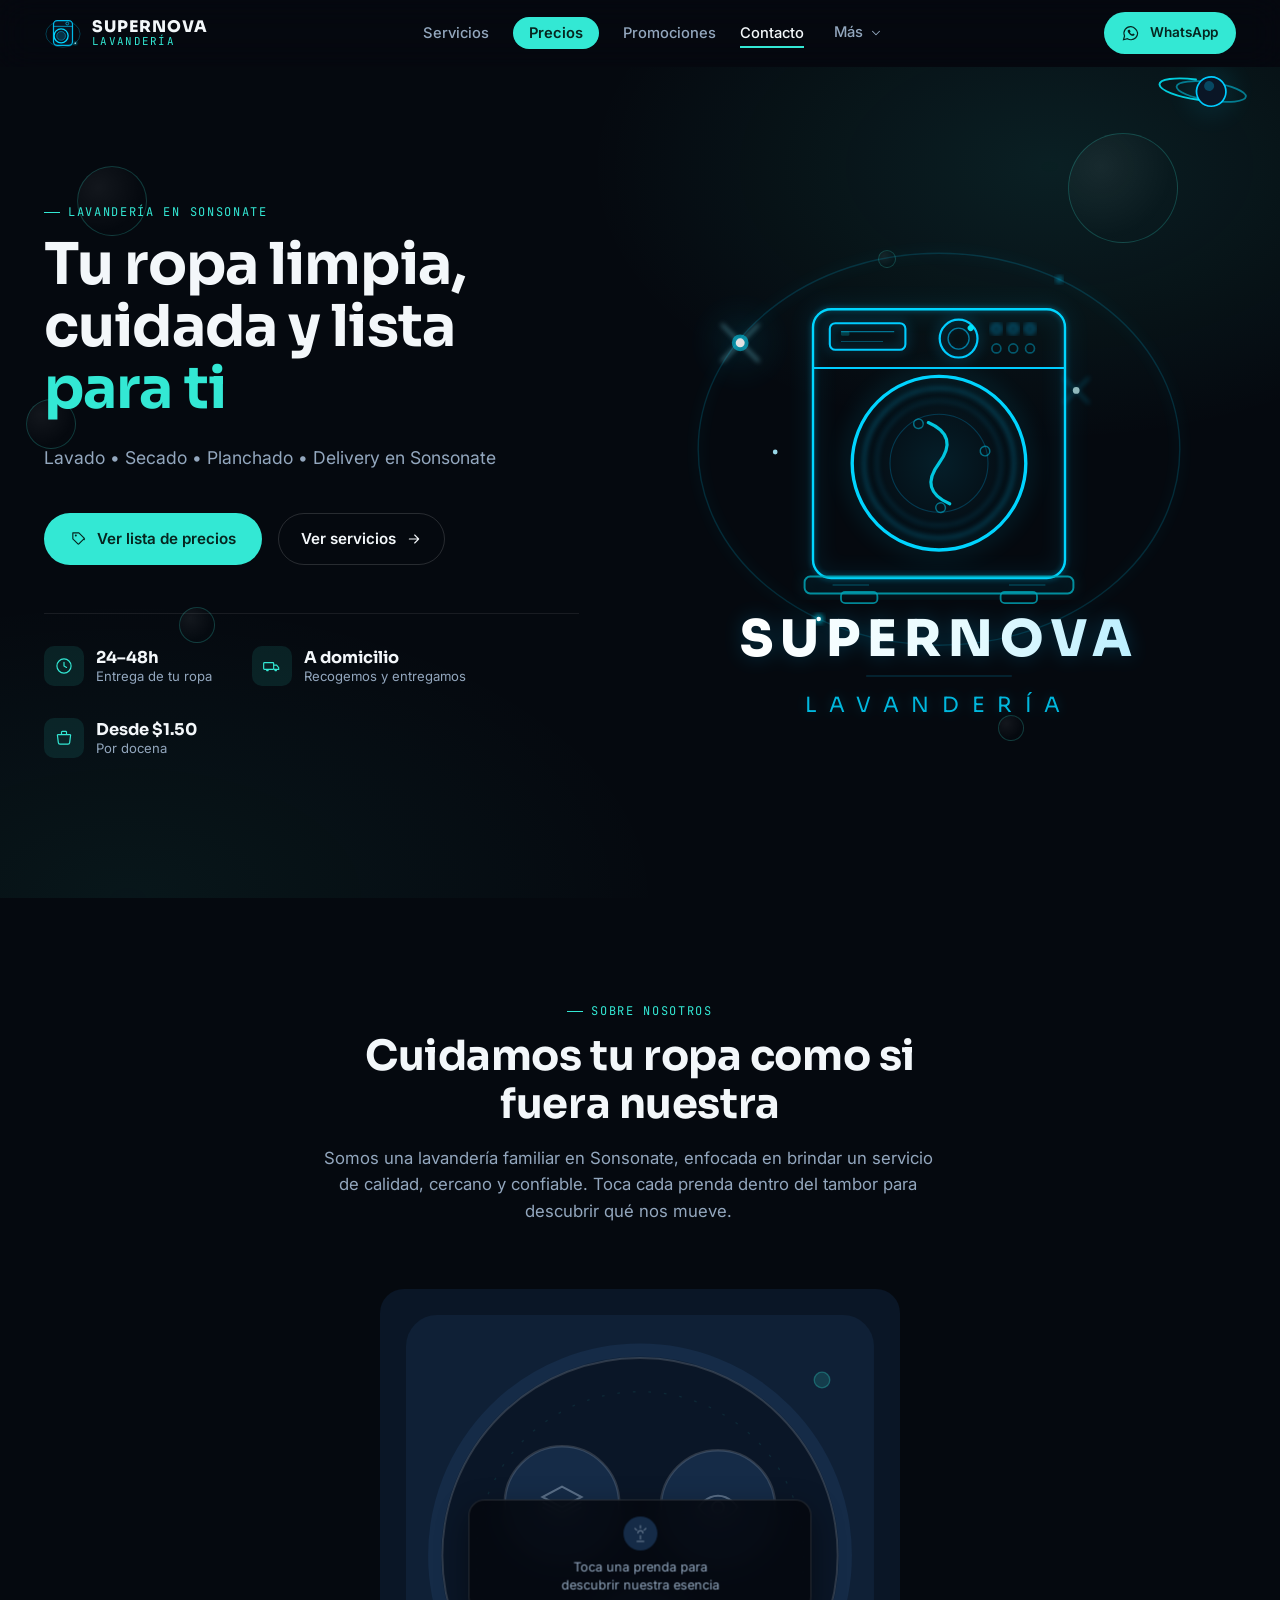
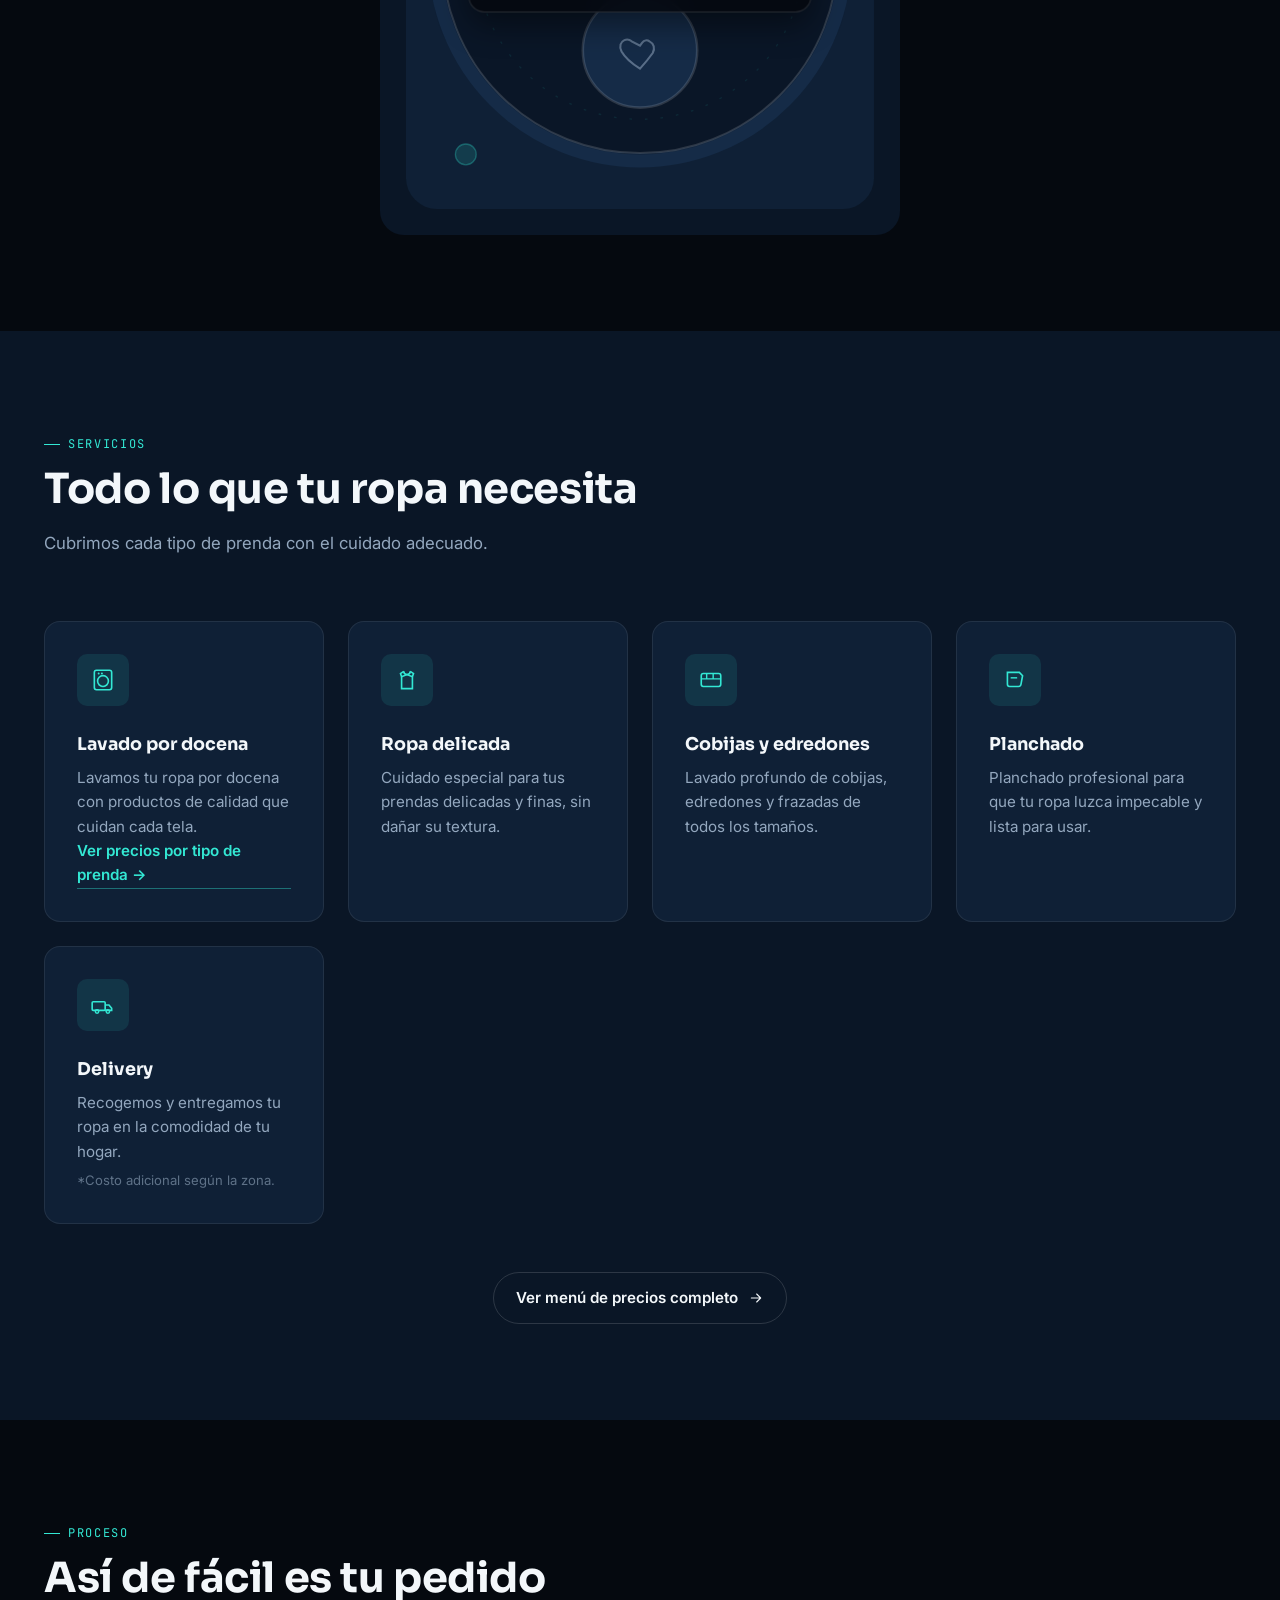
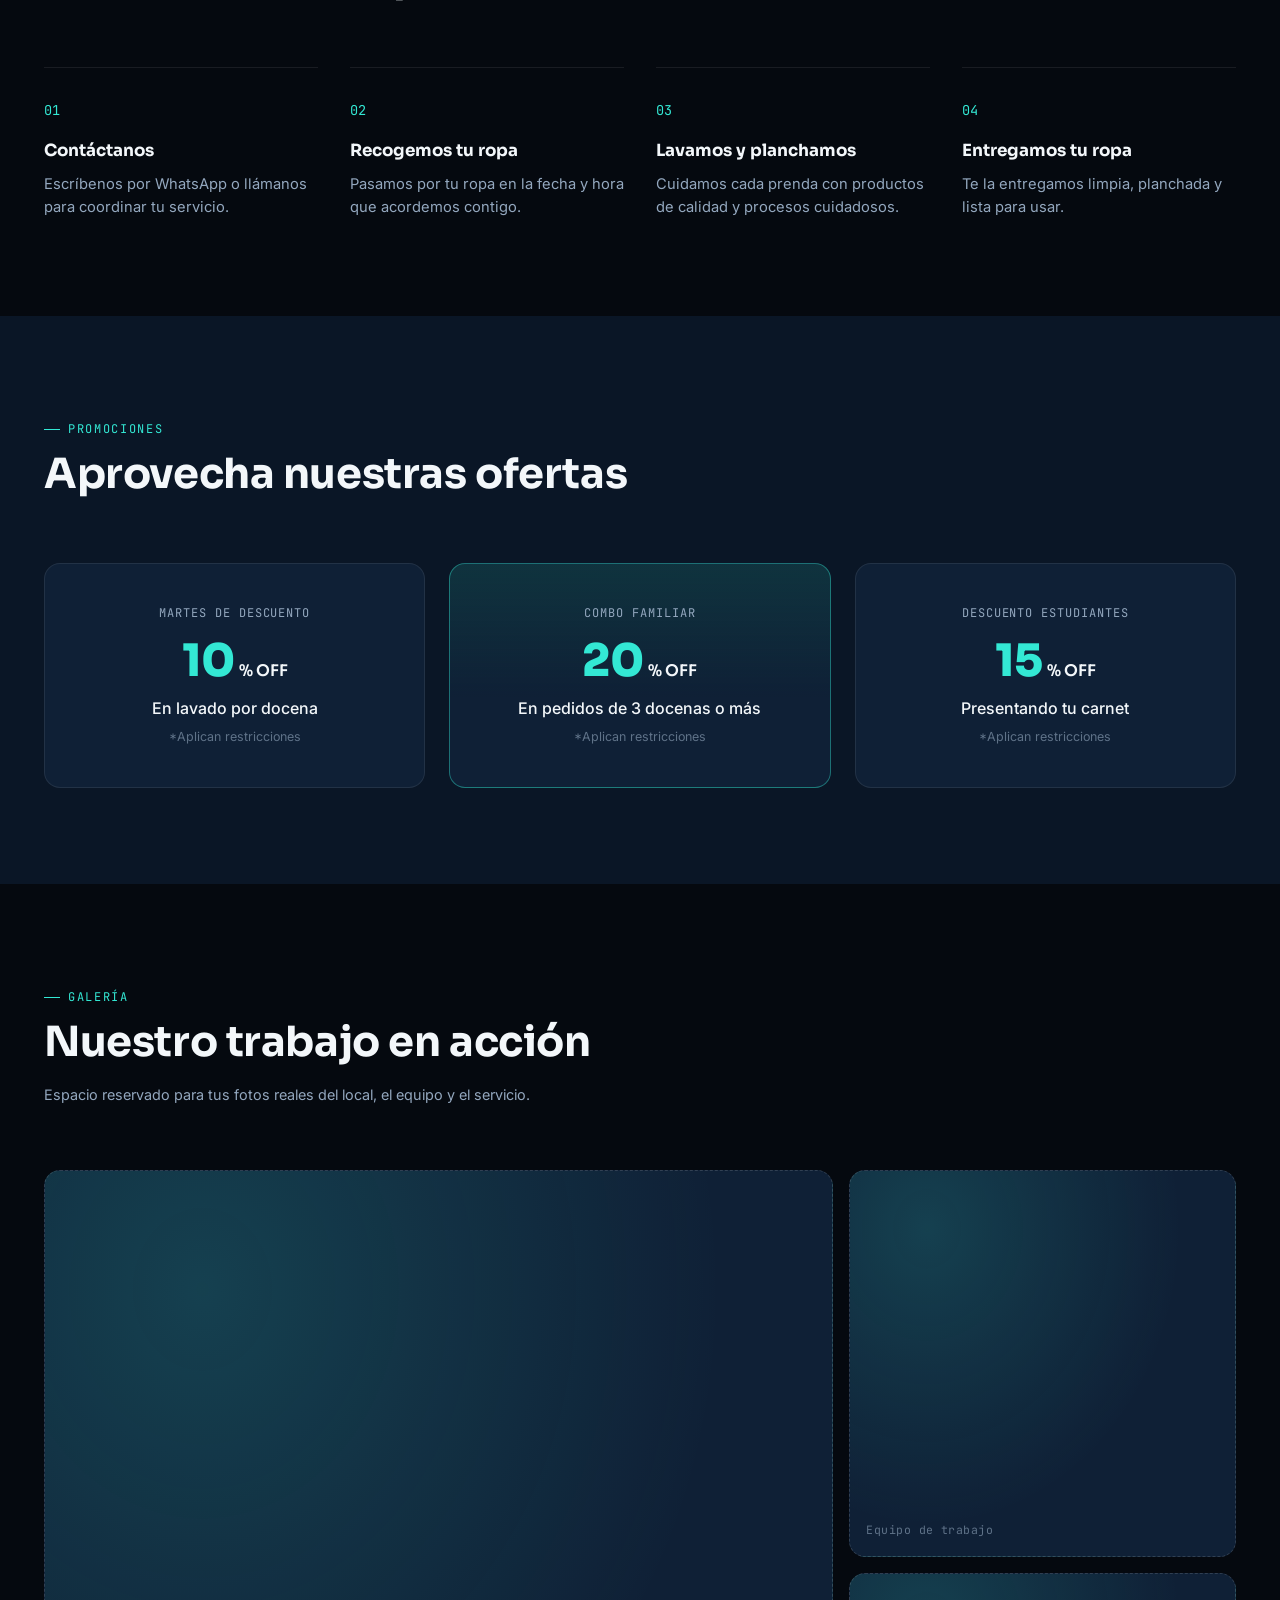
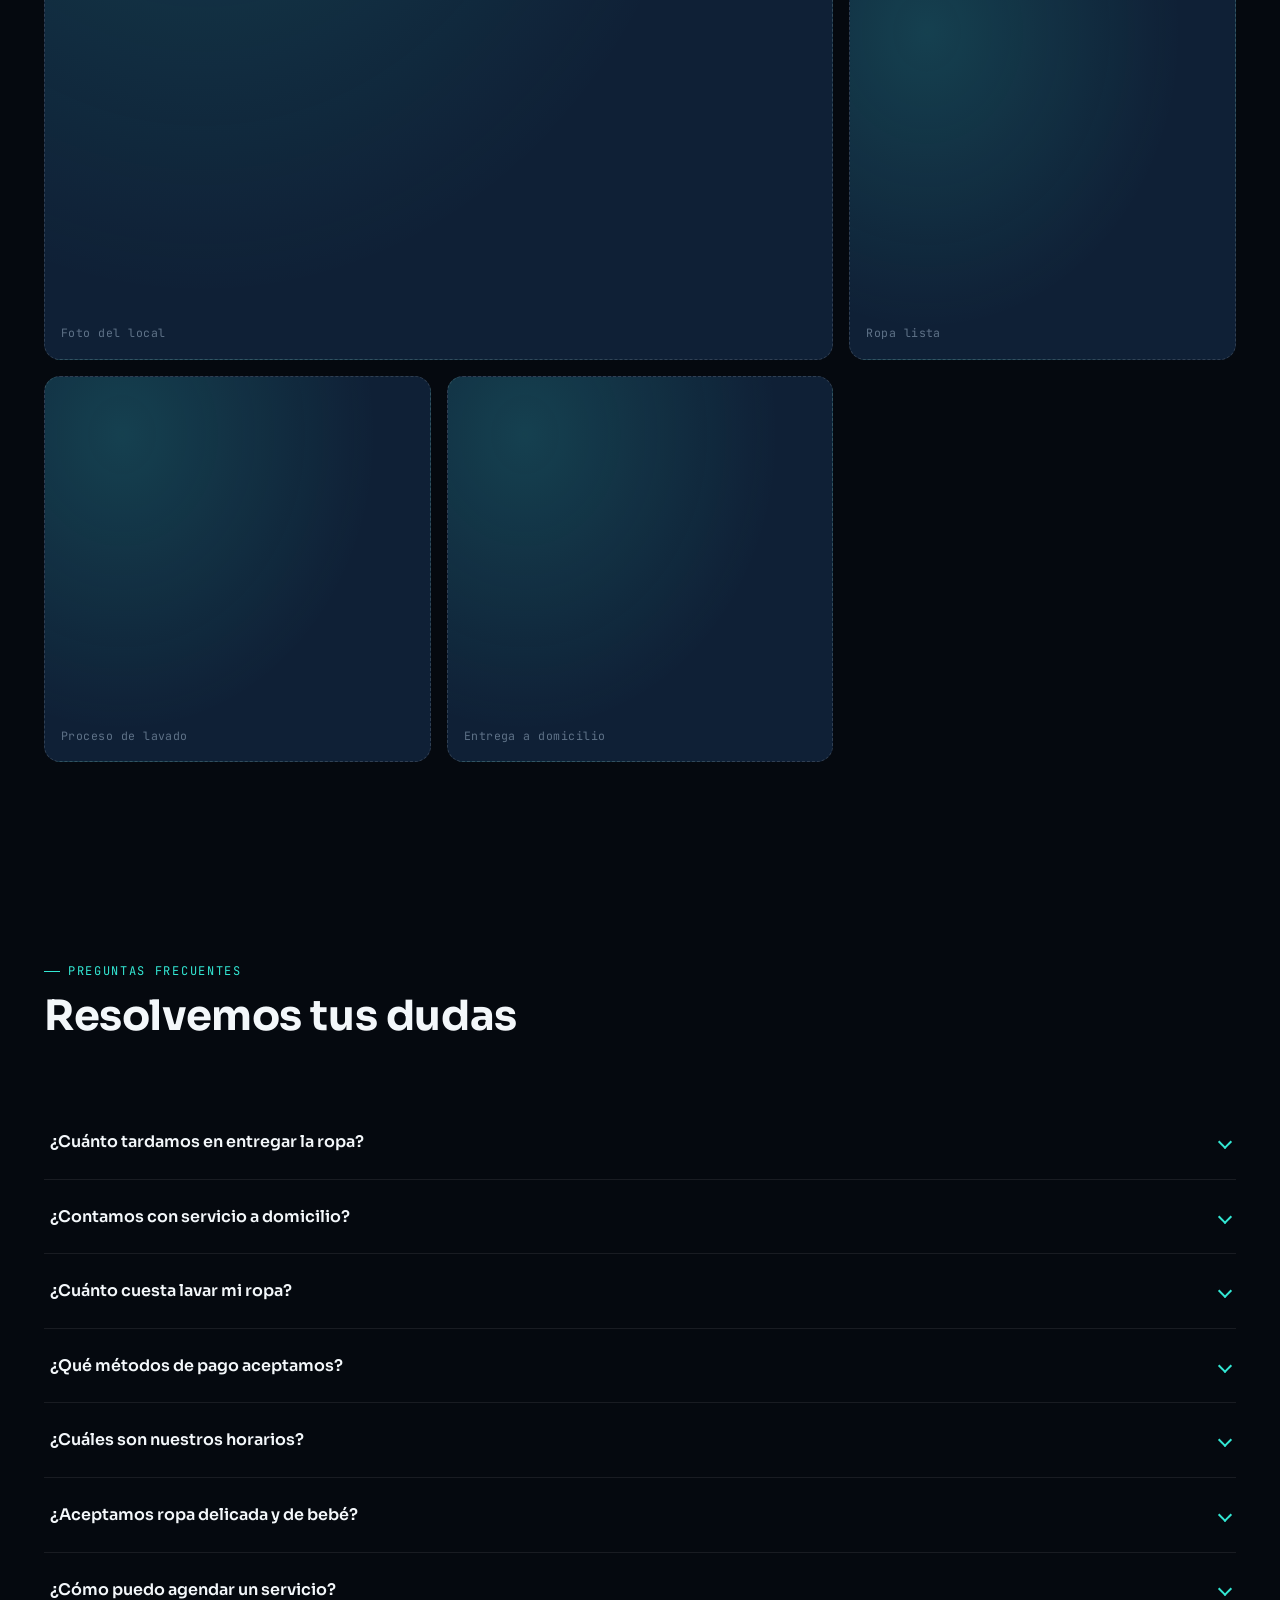
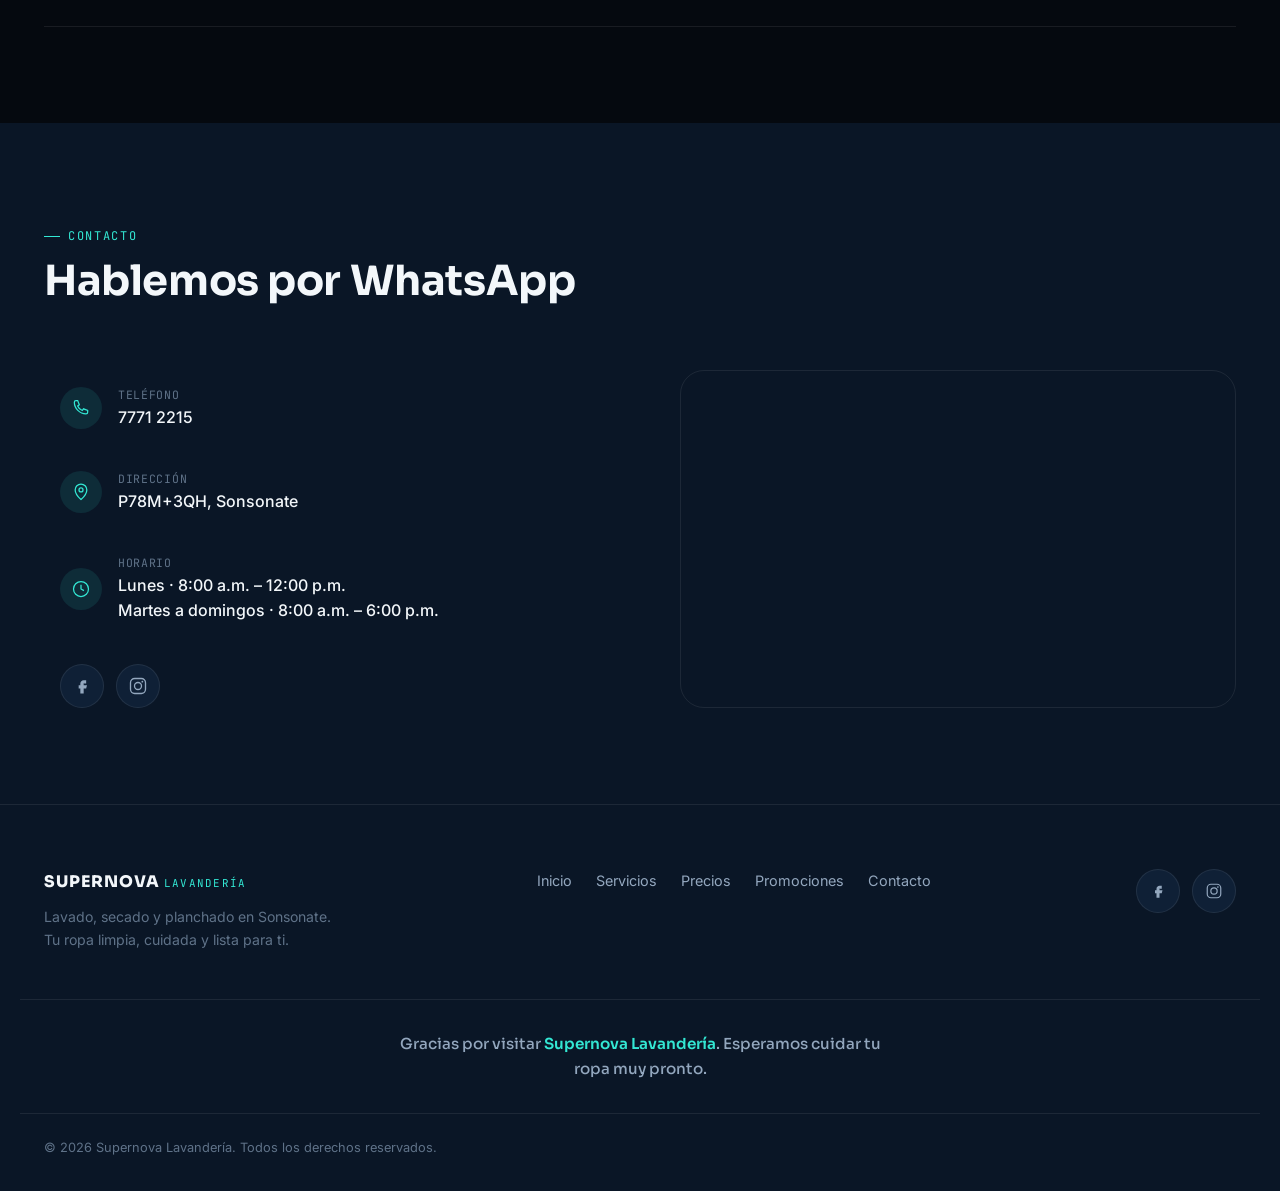
==== commit 8f1f000d: "Update print statement from 'Hello' to 'Goodbye'" ====
--- a/index.html
+++ b/index.html
@@ -808,7 +808,7 @@
 
           <div class="contacto__dato contacto__dato--estatico">
             <span class="contacto__icono" aria-hidden="true"><svg viewBox="0 0 24 24" width="20" height="20"><circle cx="12" cy="12" r="9" fill="none" stroke="currentColor" stroke-width="1.5"/><path d="M12 7v5l3.5 2" fill="none" stroke="currentColor" stroke-width="1.5"/></svg></span>
-            <div><span class="contacto__etiqueta">Horario</span><span class="contacto__valor">Lunes a sábado · 7:00 a.m. – 7:00 p.m.</span></div>
+            <div><span class="contacto__etiqueta">Horario</span><span class="contacto__valor">Lunes · 8:00 a.m. – 12:00 p.m.</span><span class="contacto__valor">Martes a domingos · 8:00 a.m. – 6:00 p.m.</span></div>
           </div>
 
           <div class="contacto__redes">
@@ -876,4 +876,4 @@
 
 <script src="script.js?v=15"></script>
 </body>
-</html>+</html>
--- a/estilos.css
+++ b/estilos.css
@@ -978,4 +978,4 @@
 @media (min-width:1280px){
   .contenedor{ max-width:1240px; }
   .hero{ padding-block:var(--s-12) 140px; }
-}+}
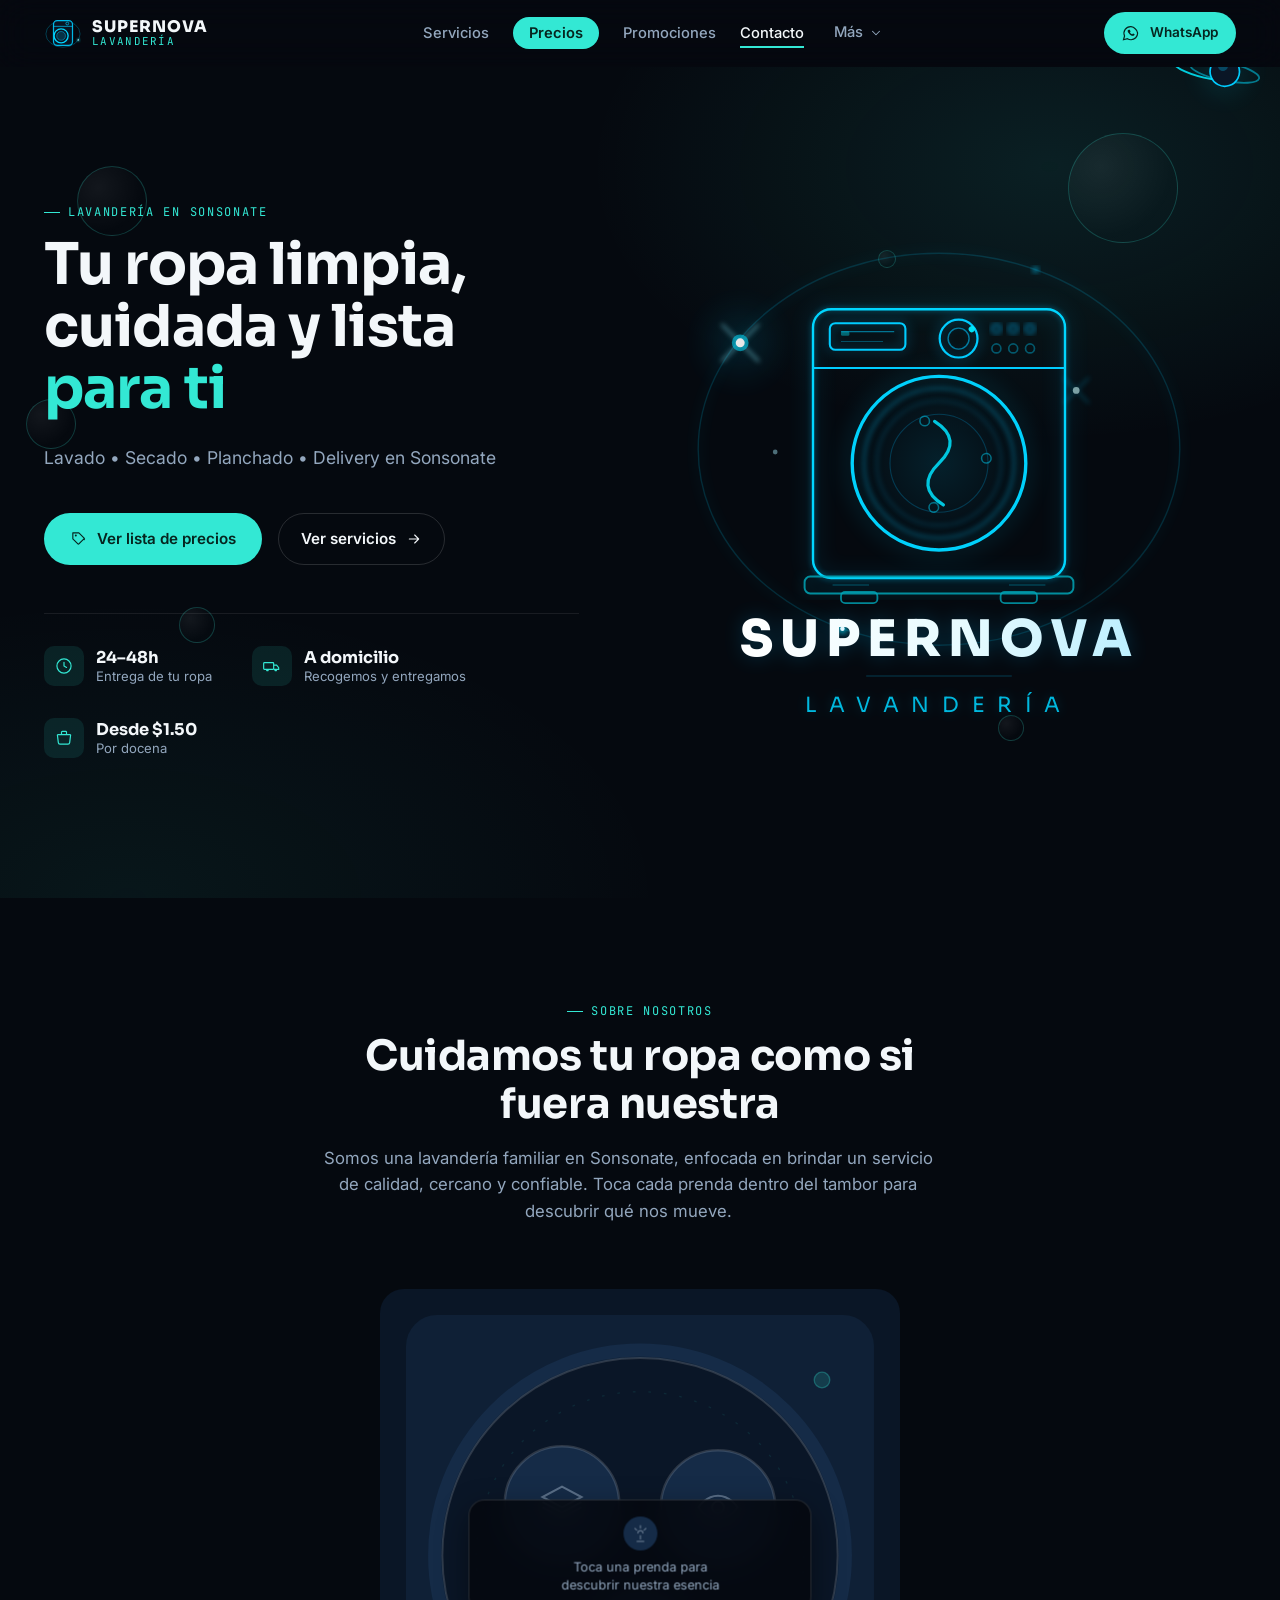
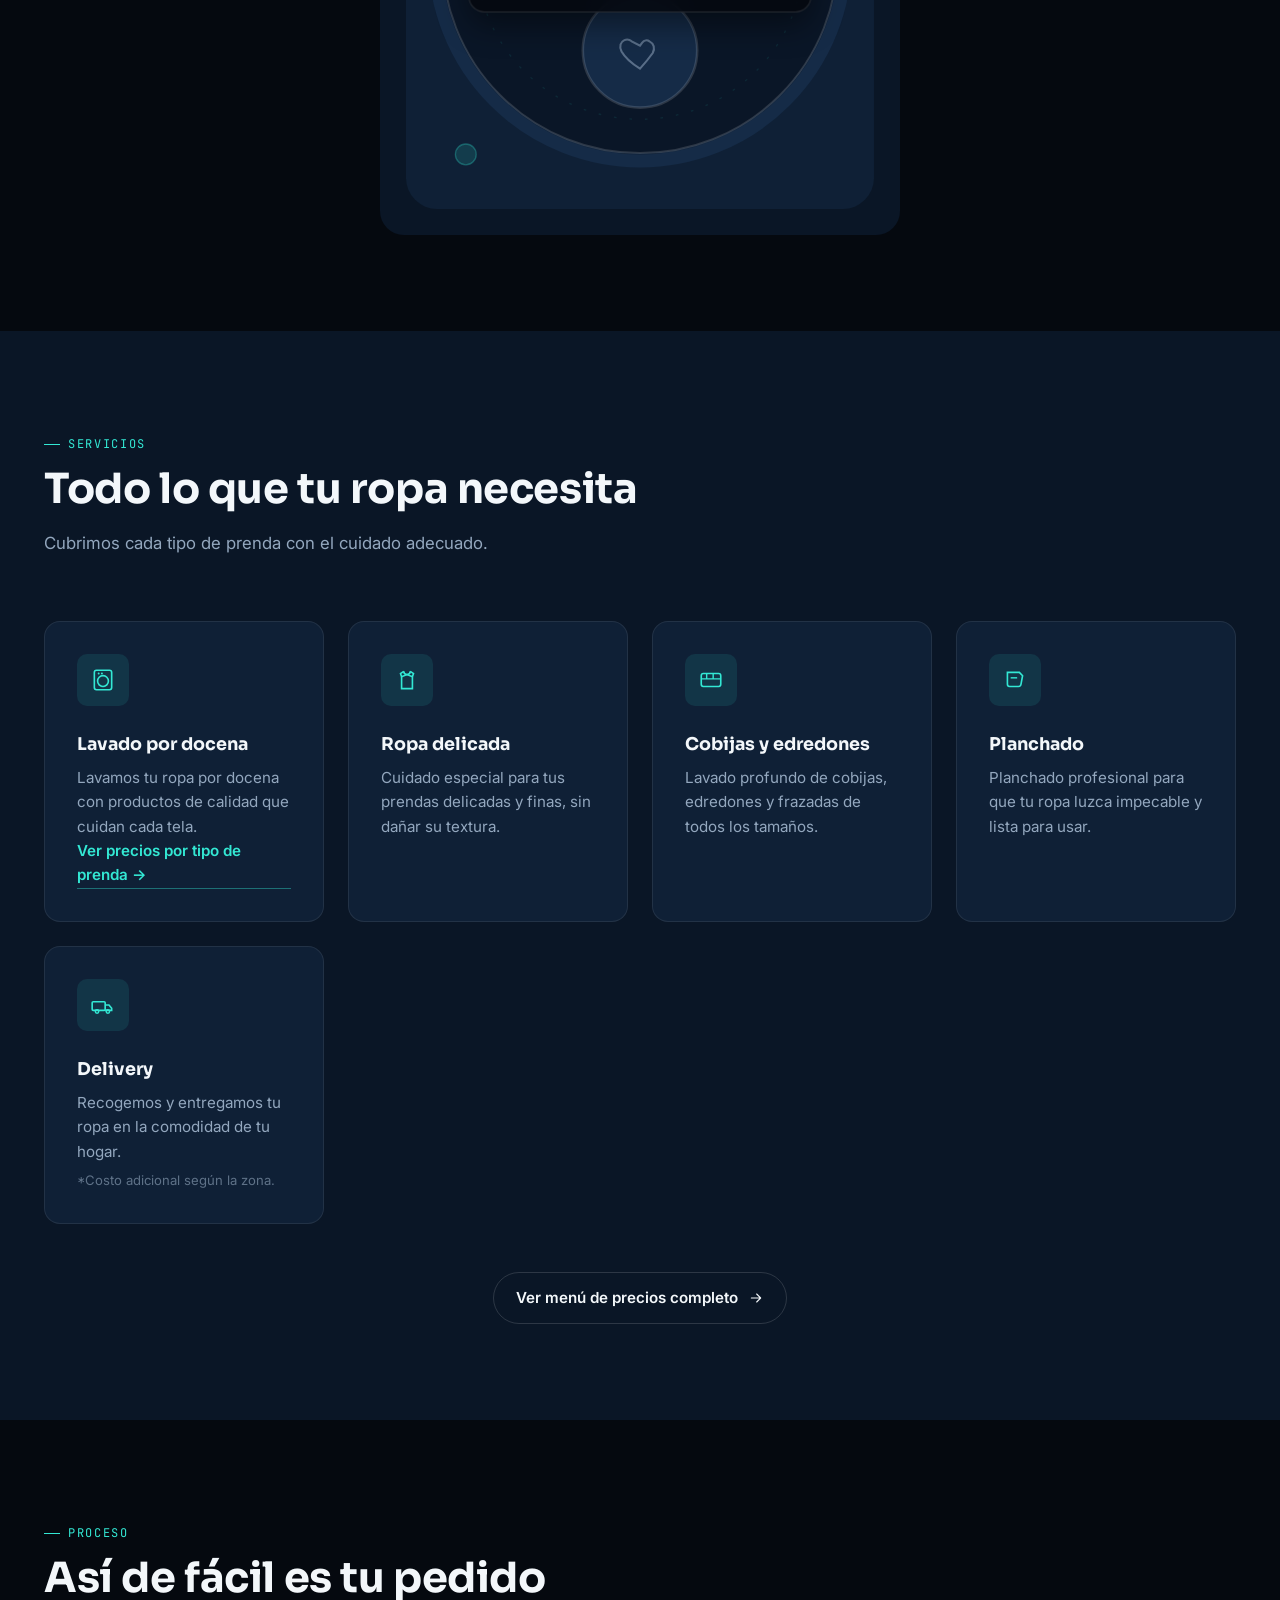
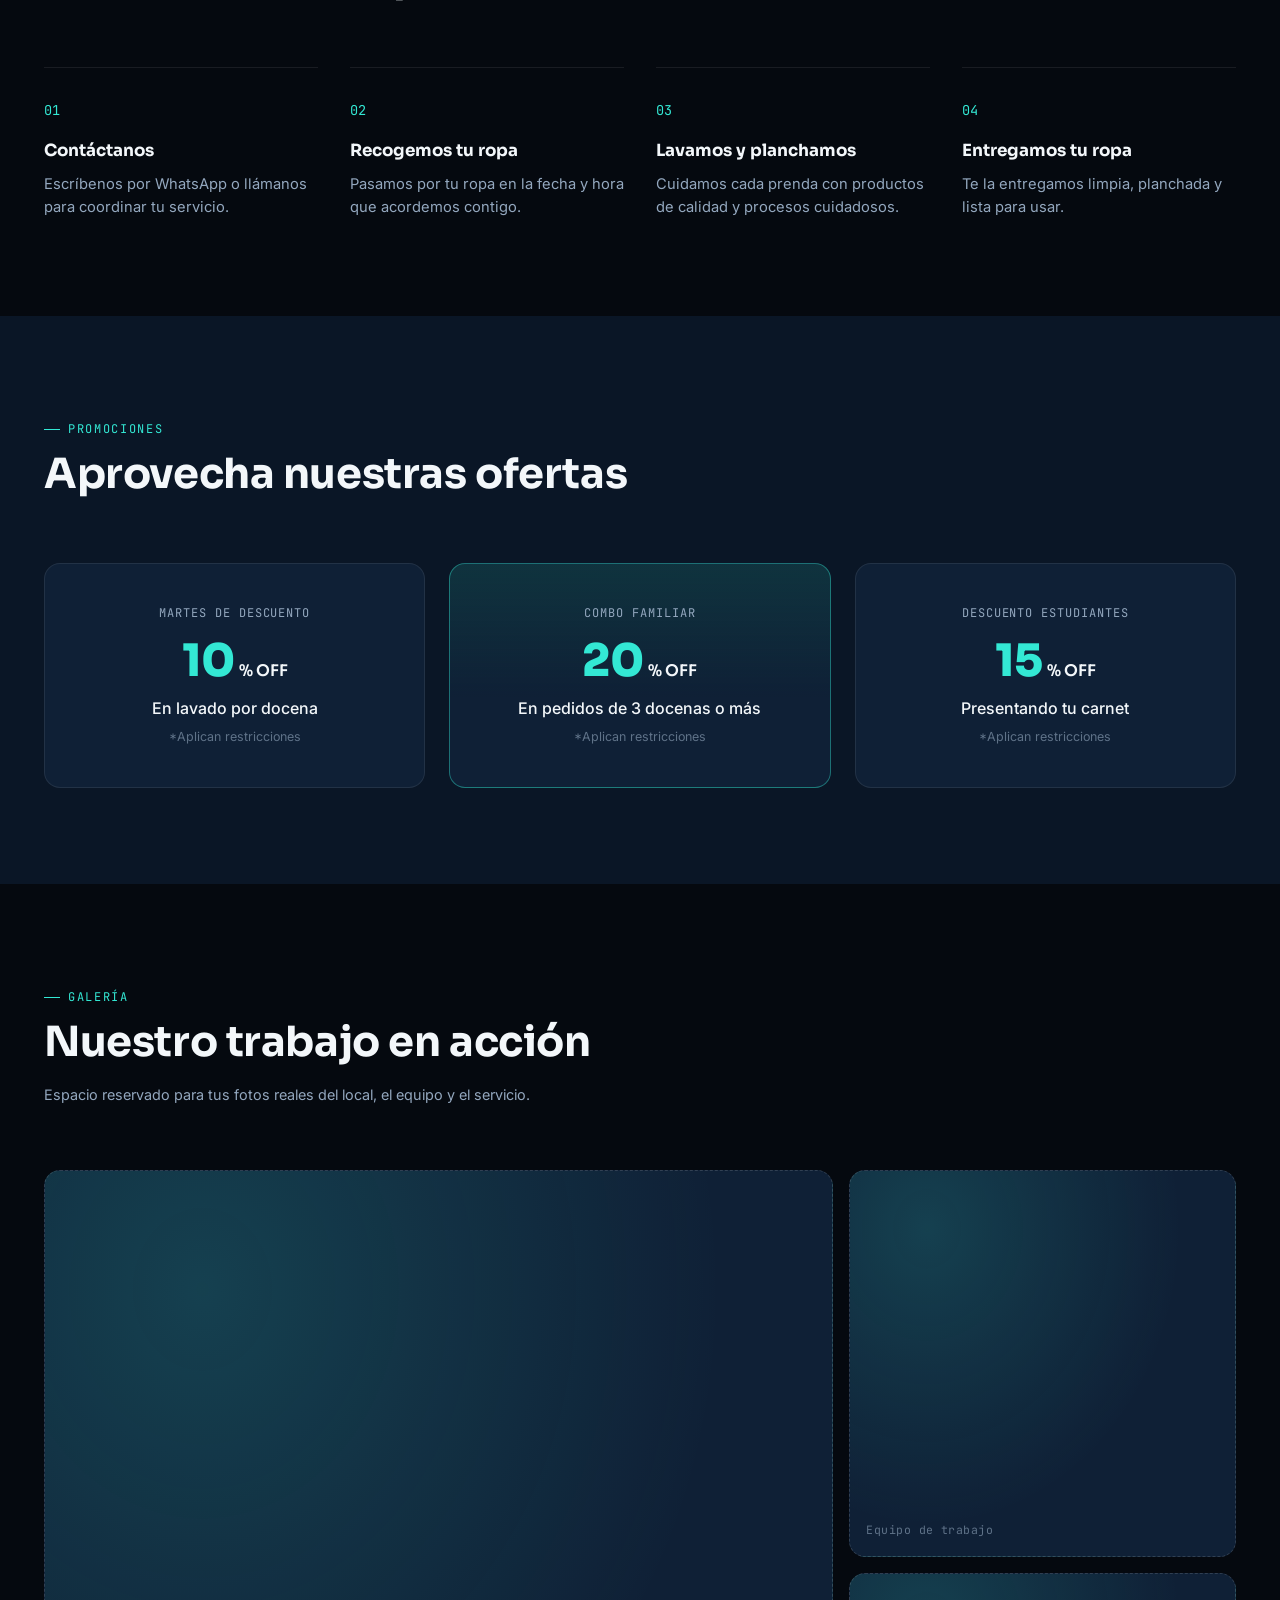
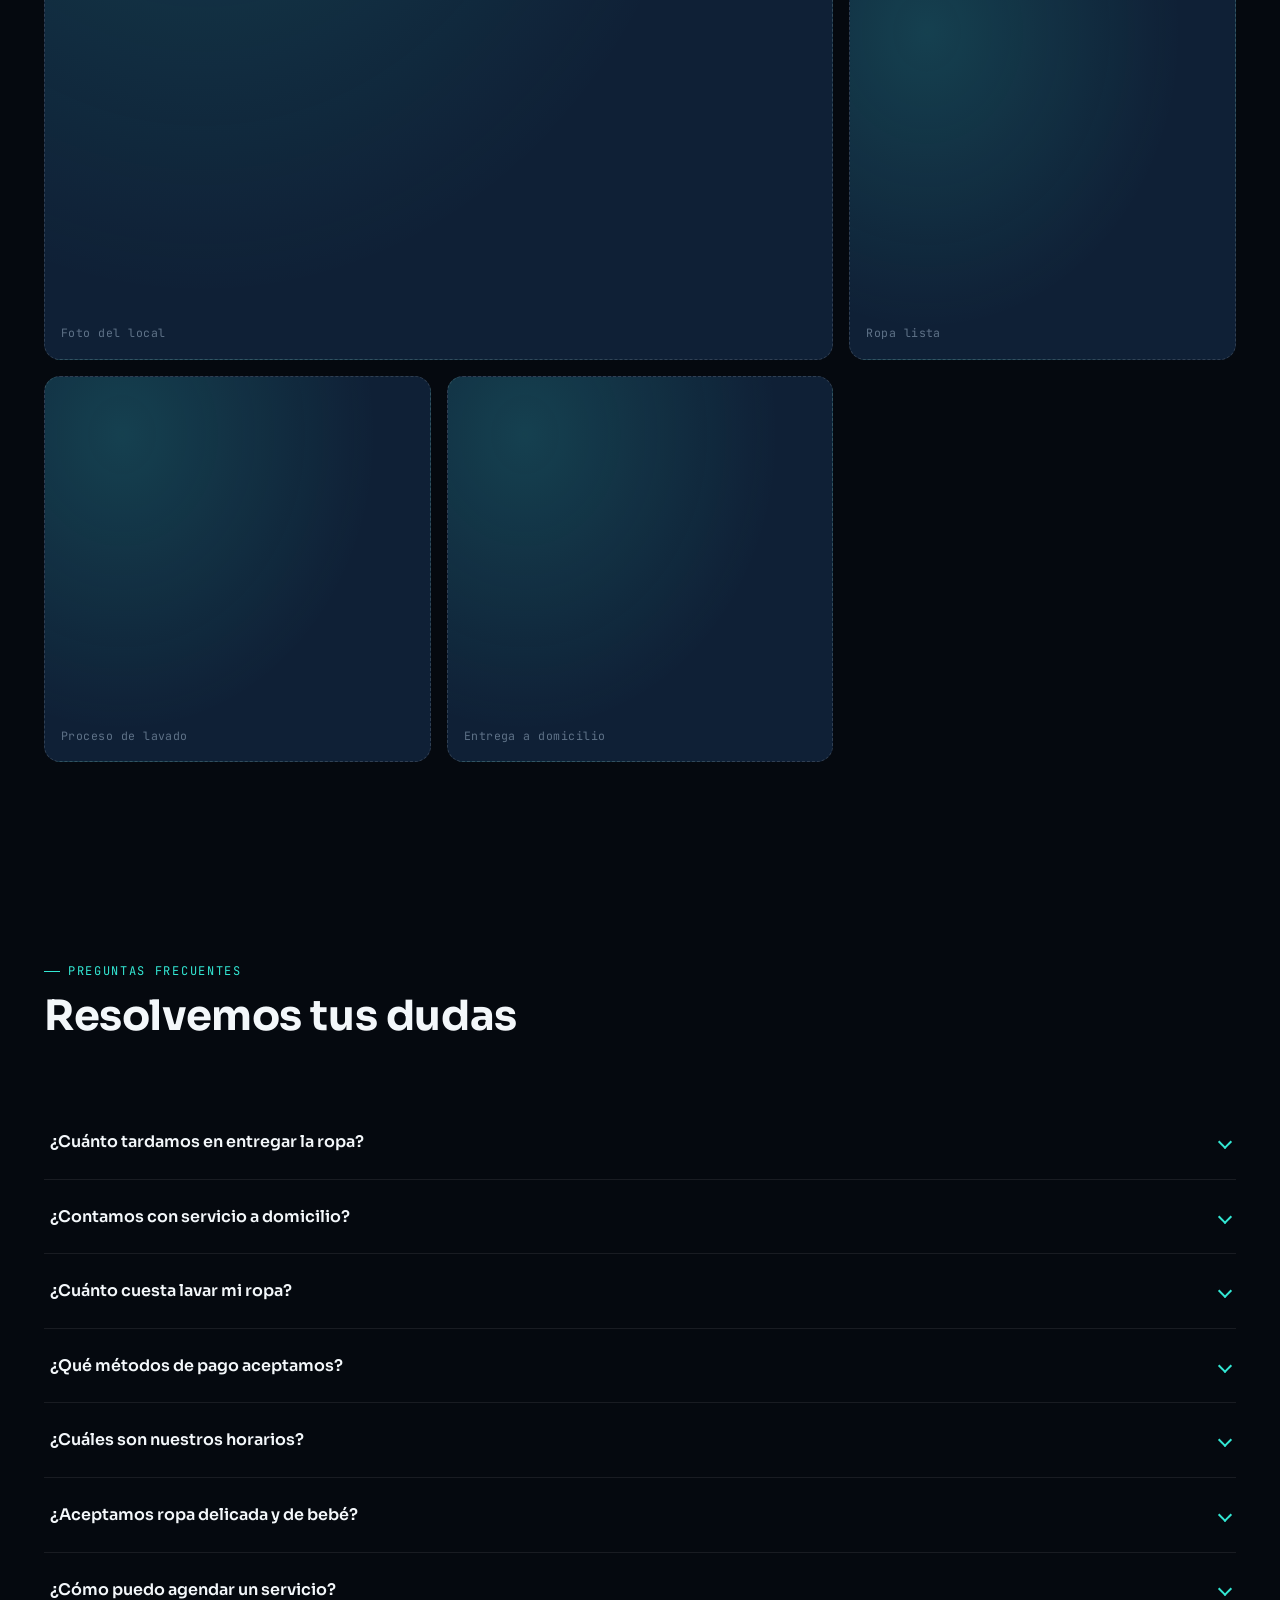
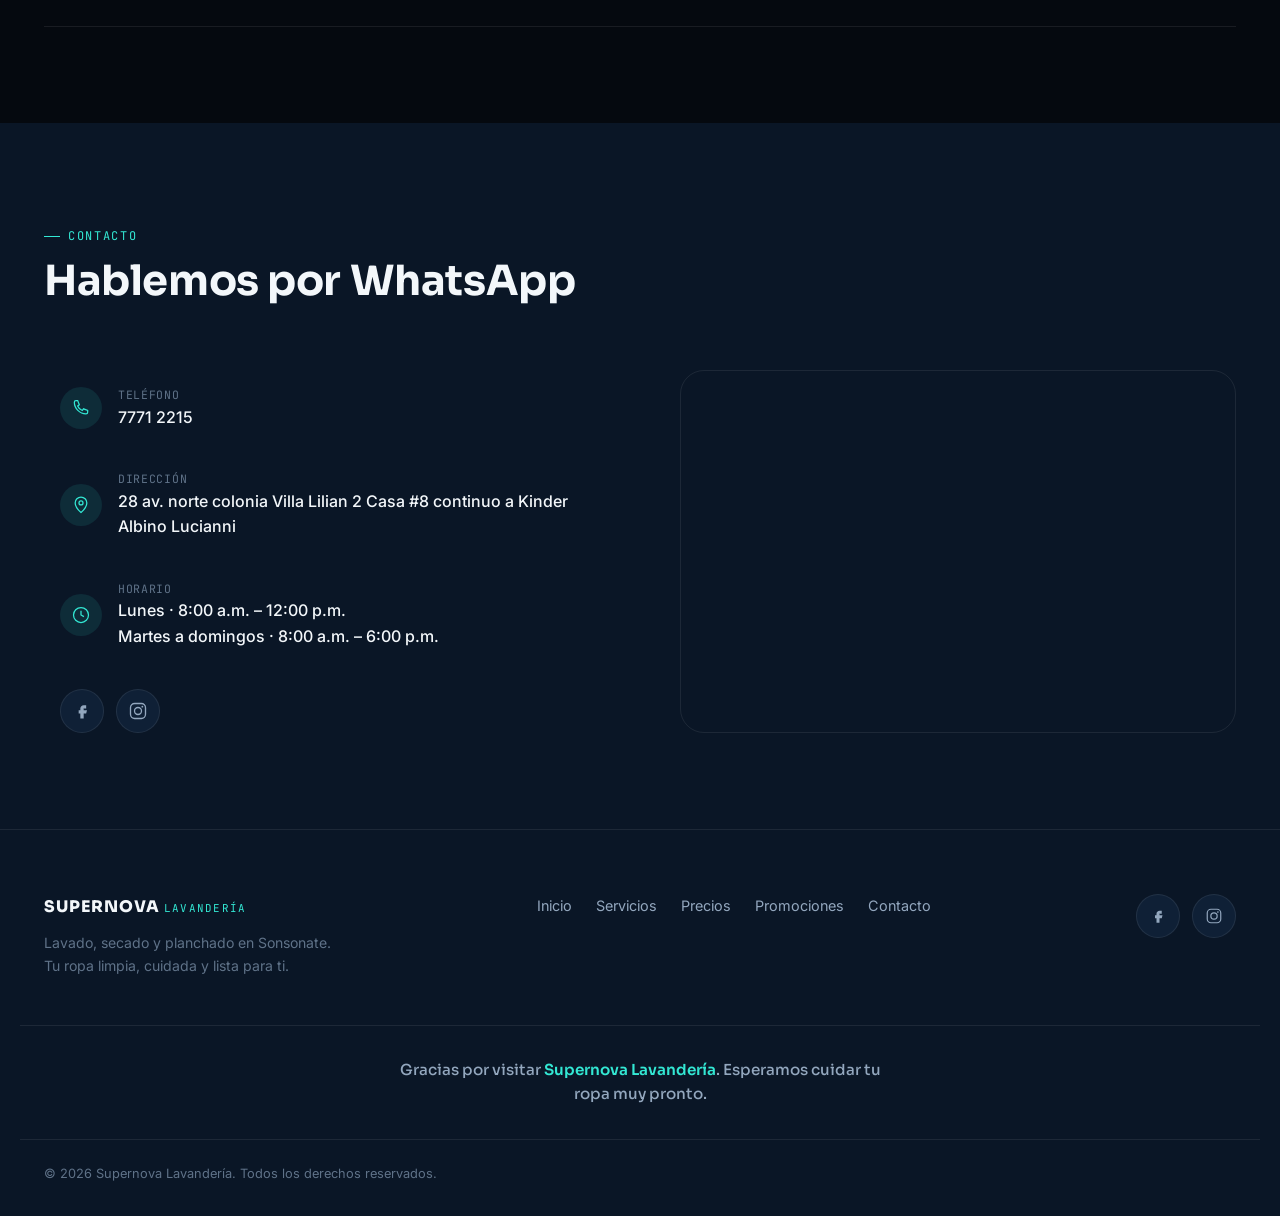
==== commit 27ac129a: "Update fmt.Println message from 'Hello' to 'Goodbye'" ====
--- a/index.html
+++ b/index.html
@@ -803,7 +803,7 @@
 
           <a class="contacto__dato" href="https://maps.app.goo.gl/k5snN9bTot8xSTim9" target="_blank" rel="noopener">
             <span class="contacto__icono" aria-hidden="true"><svg viewBox="0 0 24 24" width="20" height="20"><path d="M12 21s-7-6.2-7-11.5A7 7 0 0 1 19 9.5C19 14.8 12 21 12 21Z" fill="none" stroke="currentColor" stroke-width="1.5"/><circle cx="12" cy="9.5" r="2.4" fill="none" stroke="currentColor" stroke-width="1.5"/></svg></span>
-            <div><span class="contacto__etiqueta">Dirección</span><span class="contacto__valor">P78M+3QH, Sonsonate</span></div>
+            <div><span class="contacto__etiqueta">Dirección</span><span class="contacto__valor">28 av. norte colonia Villa Lilian 2 Casa #8 continuo a Kinder Albino Lucianni</span></div>
           </a>
 
           <div class="contacto__dato contacto__dato--estatico">
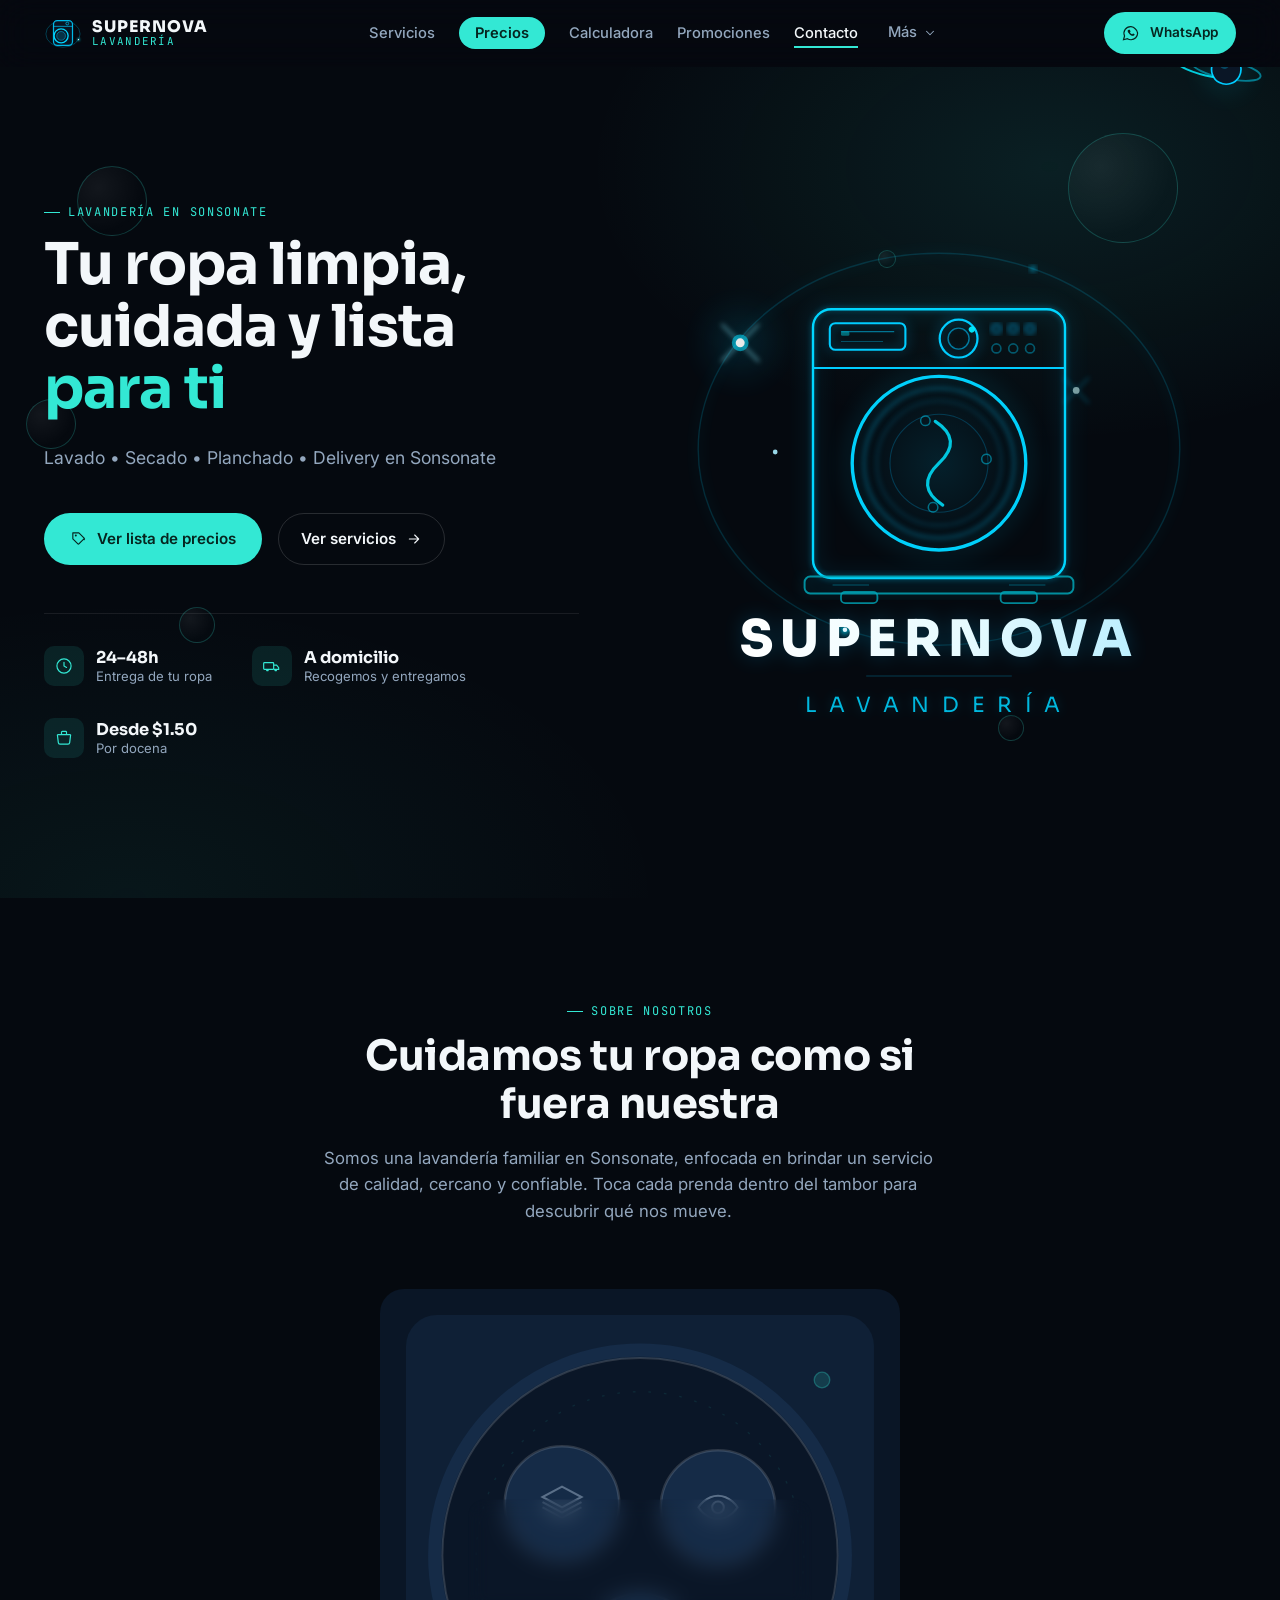
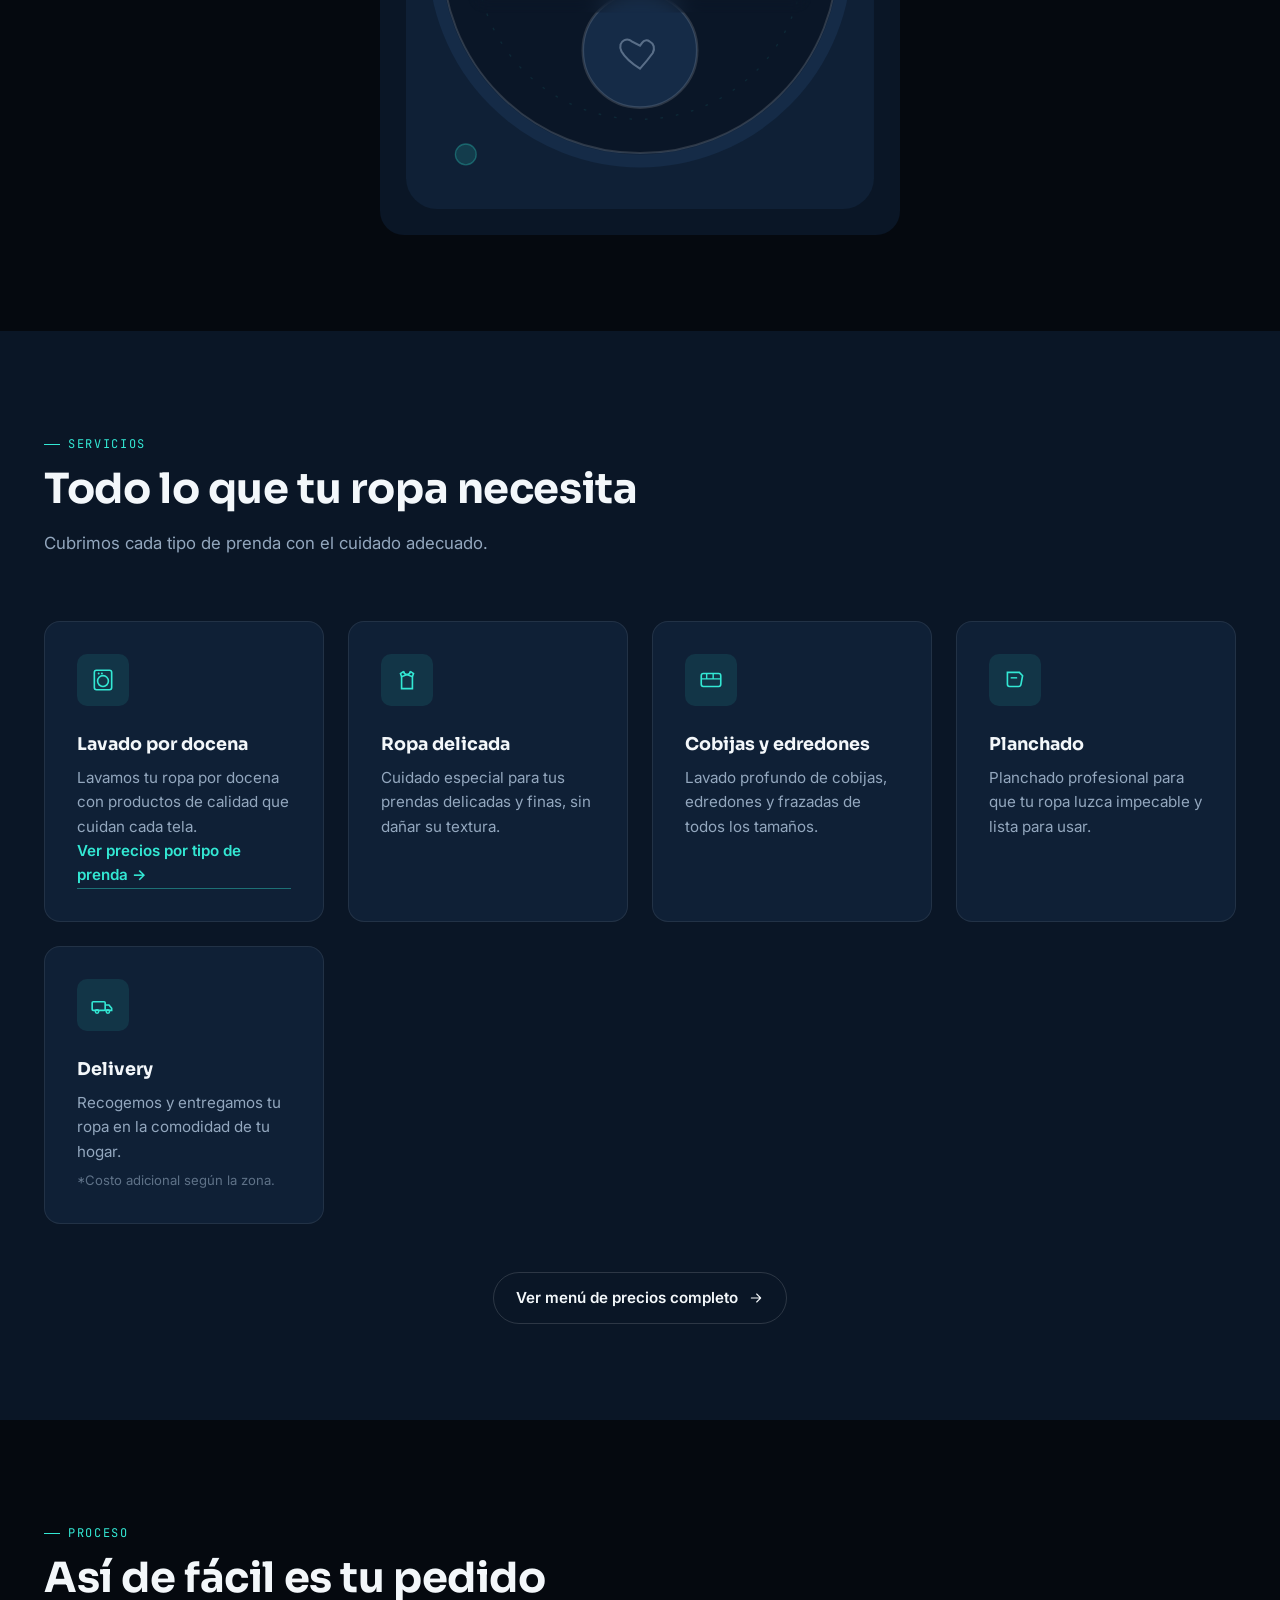
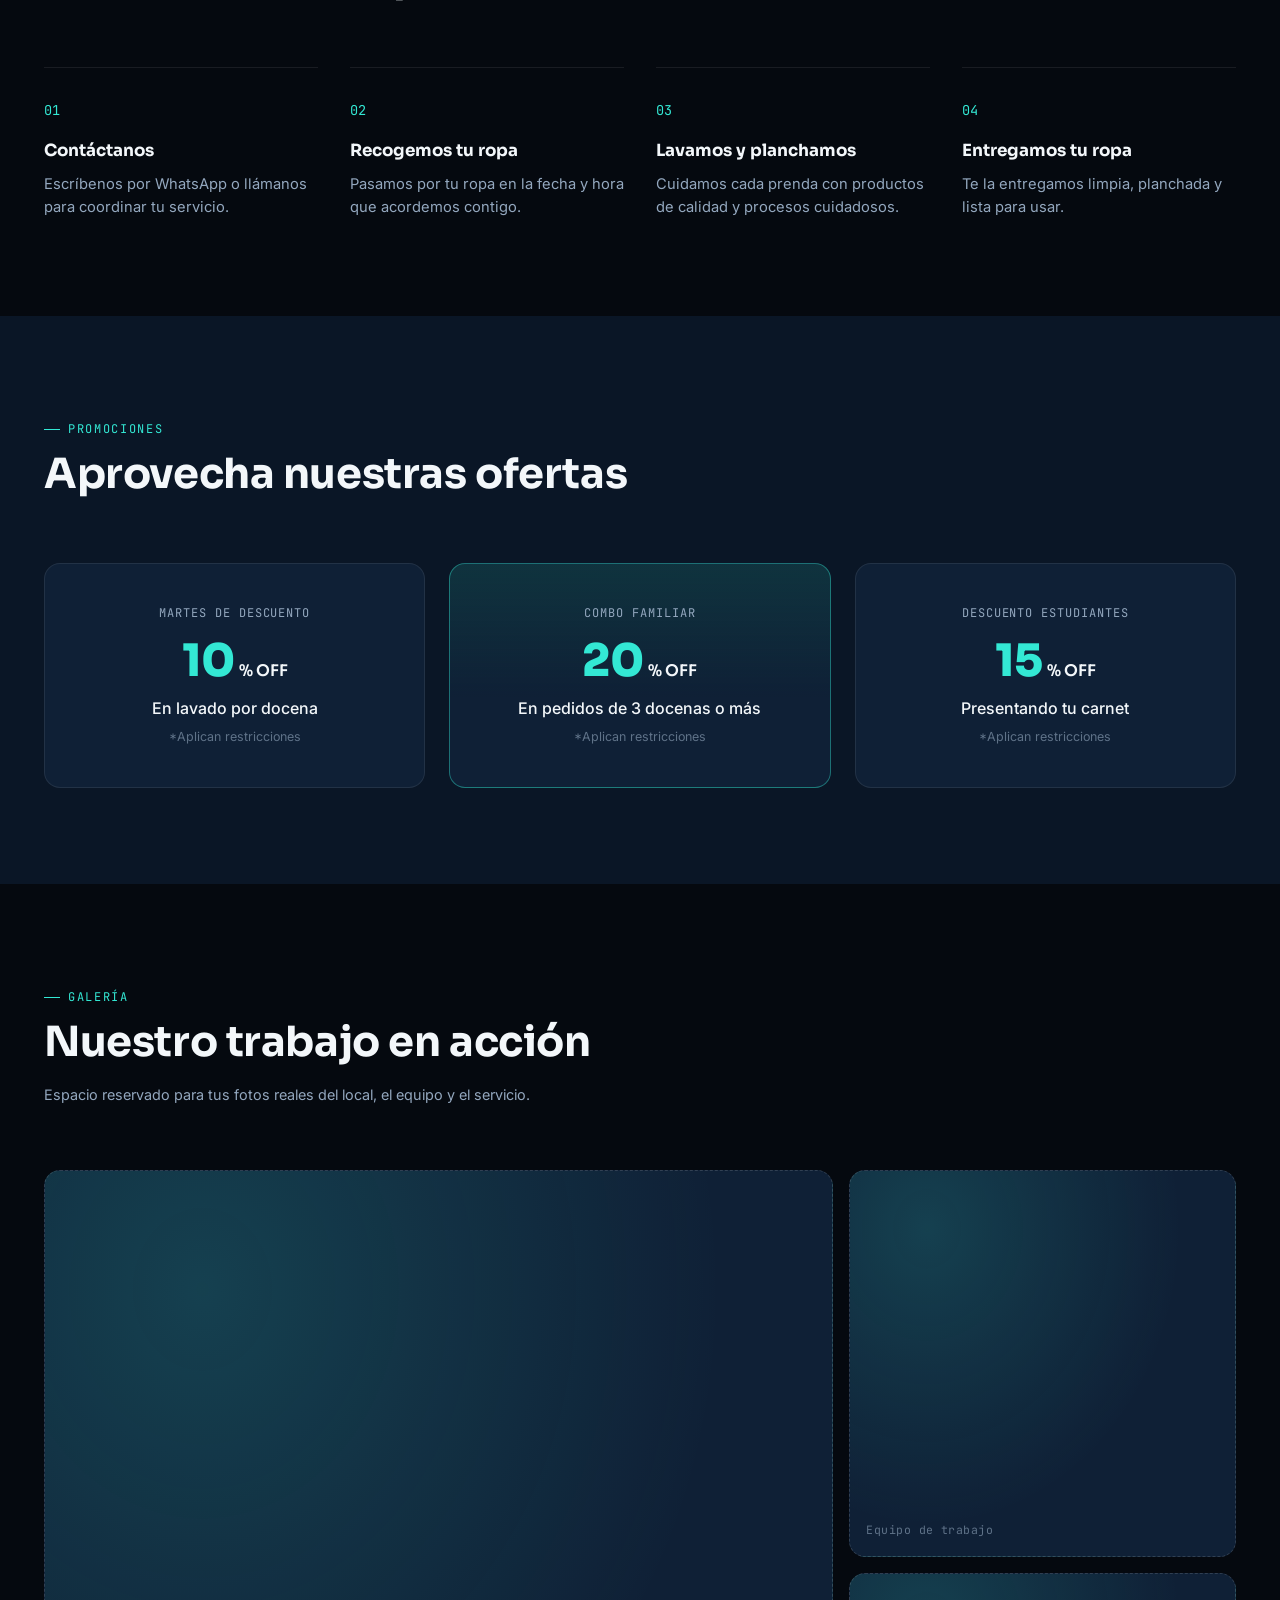
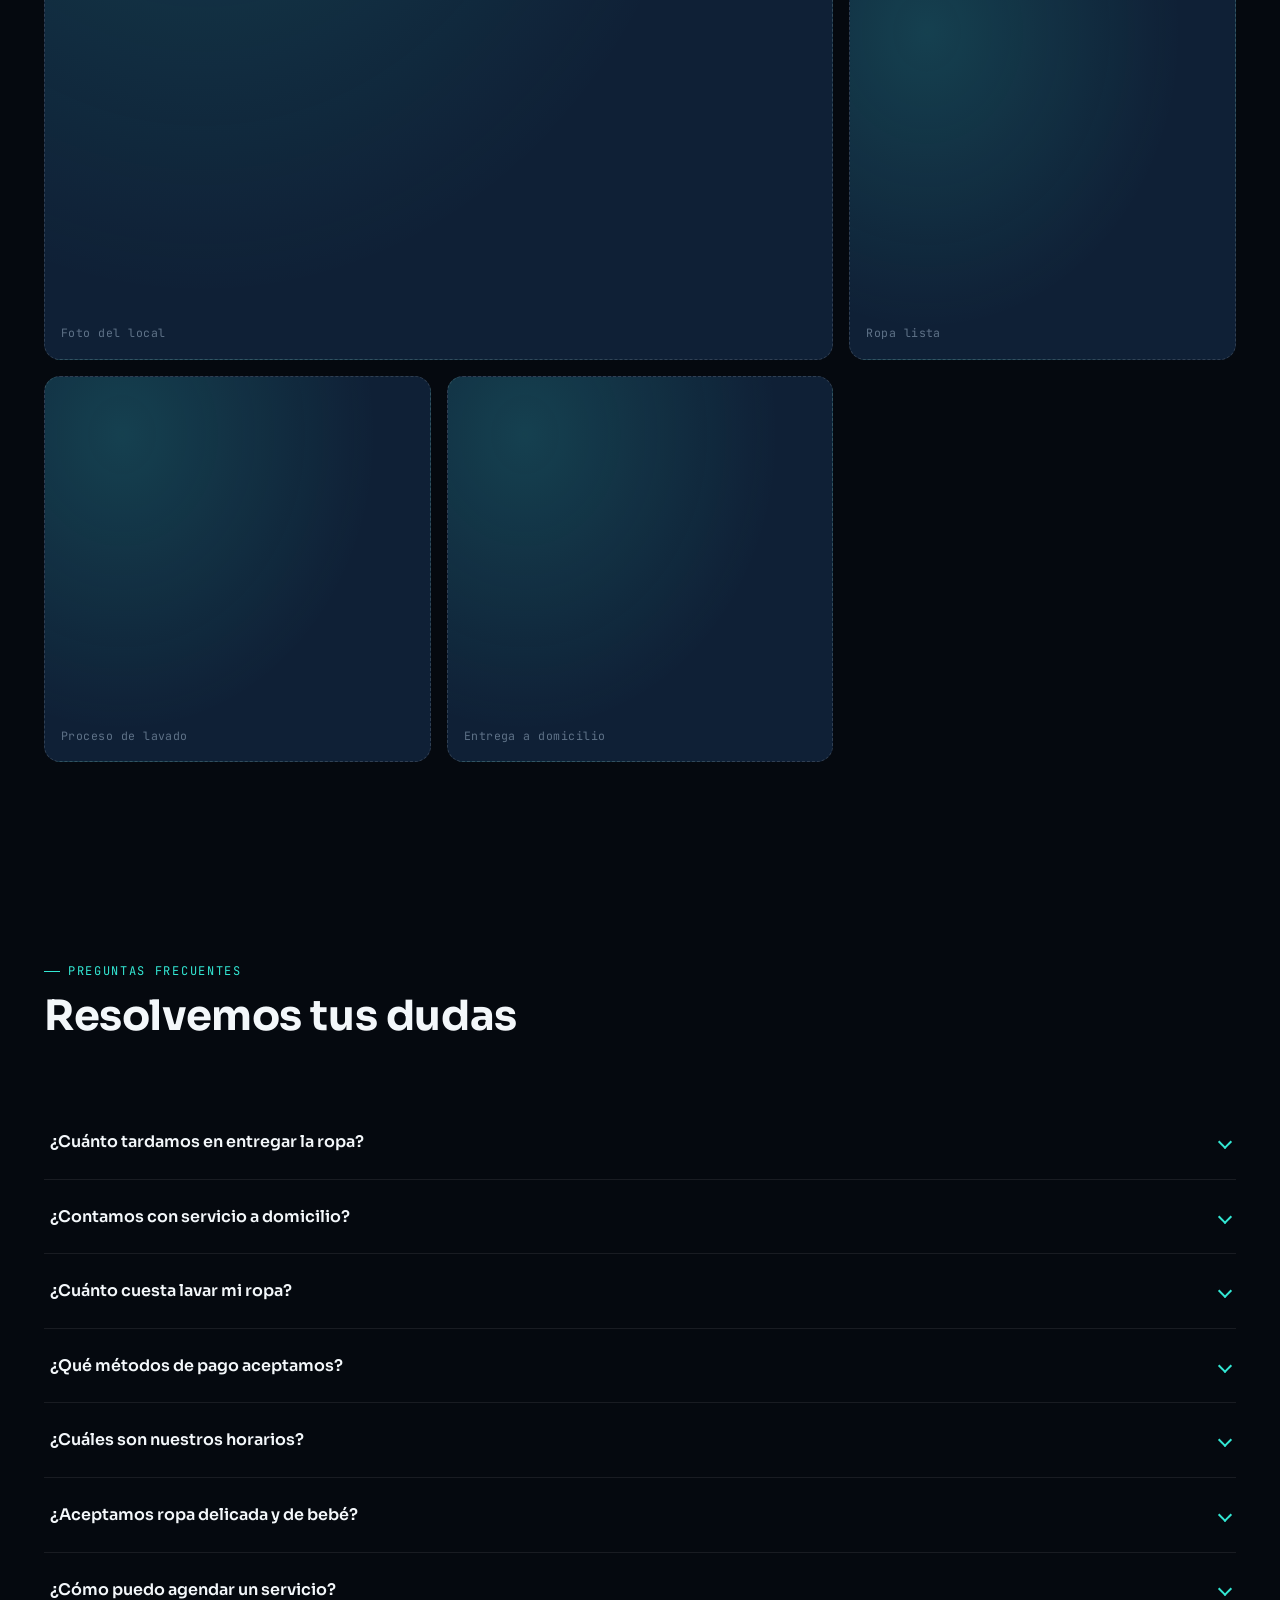
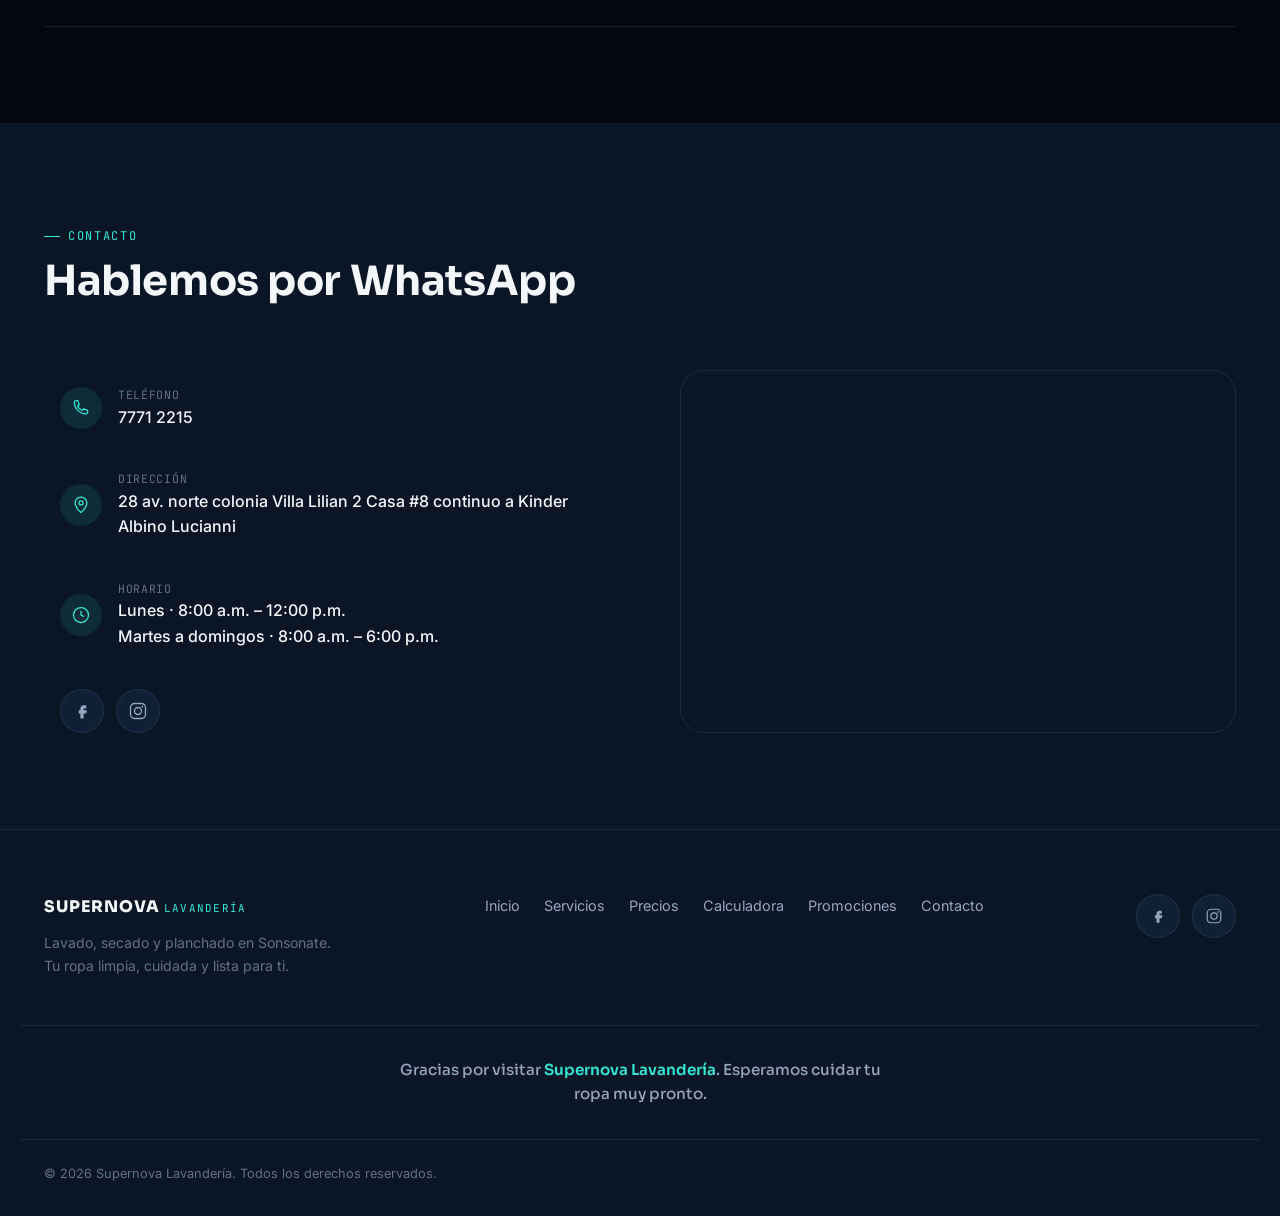
==== commit ec7068fa: "Update print statement from 'Hello' to 'Goodbye'" ====
--- a/index.html
+++ b/index.html
@@ -80,6 +80,7 @@
       <ul class="nav__lista">
         <li><a href="#servicios">Servicios</a></li>
         <li><a href="menu.html" class="nav__precios">Precios</a></li>
+        <li><a href="calculadora.html">Calculadora</a></li>
         <li><a href="#promociones">Promociones</a></li>
         <li><a href="#contacto">Contacto</a></li>
         <li class="nav__item-submenu">
@@ -848,6 +849,7 @@
       <a href="#inicio">Inicio</a>
       <a href="#servicios">Servicios</a>
       <a href="menu.html">Precios</a>
+      <a href="calculadora.html">Calculadora</a>
       <a href="#promociones">Promociones</a>
       <a href="#contacto">Contacto</a>
     </nav>
